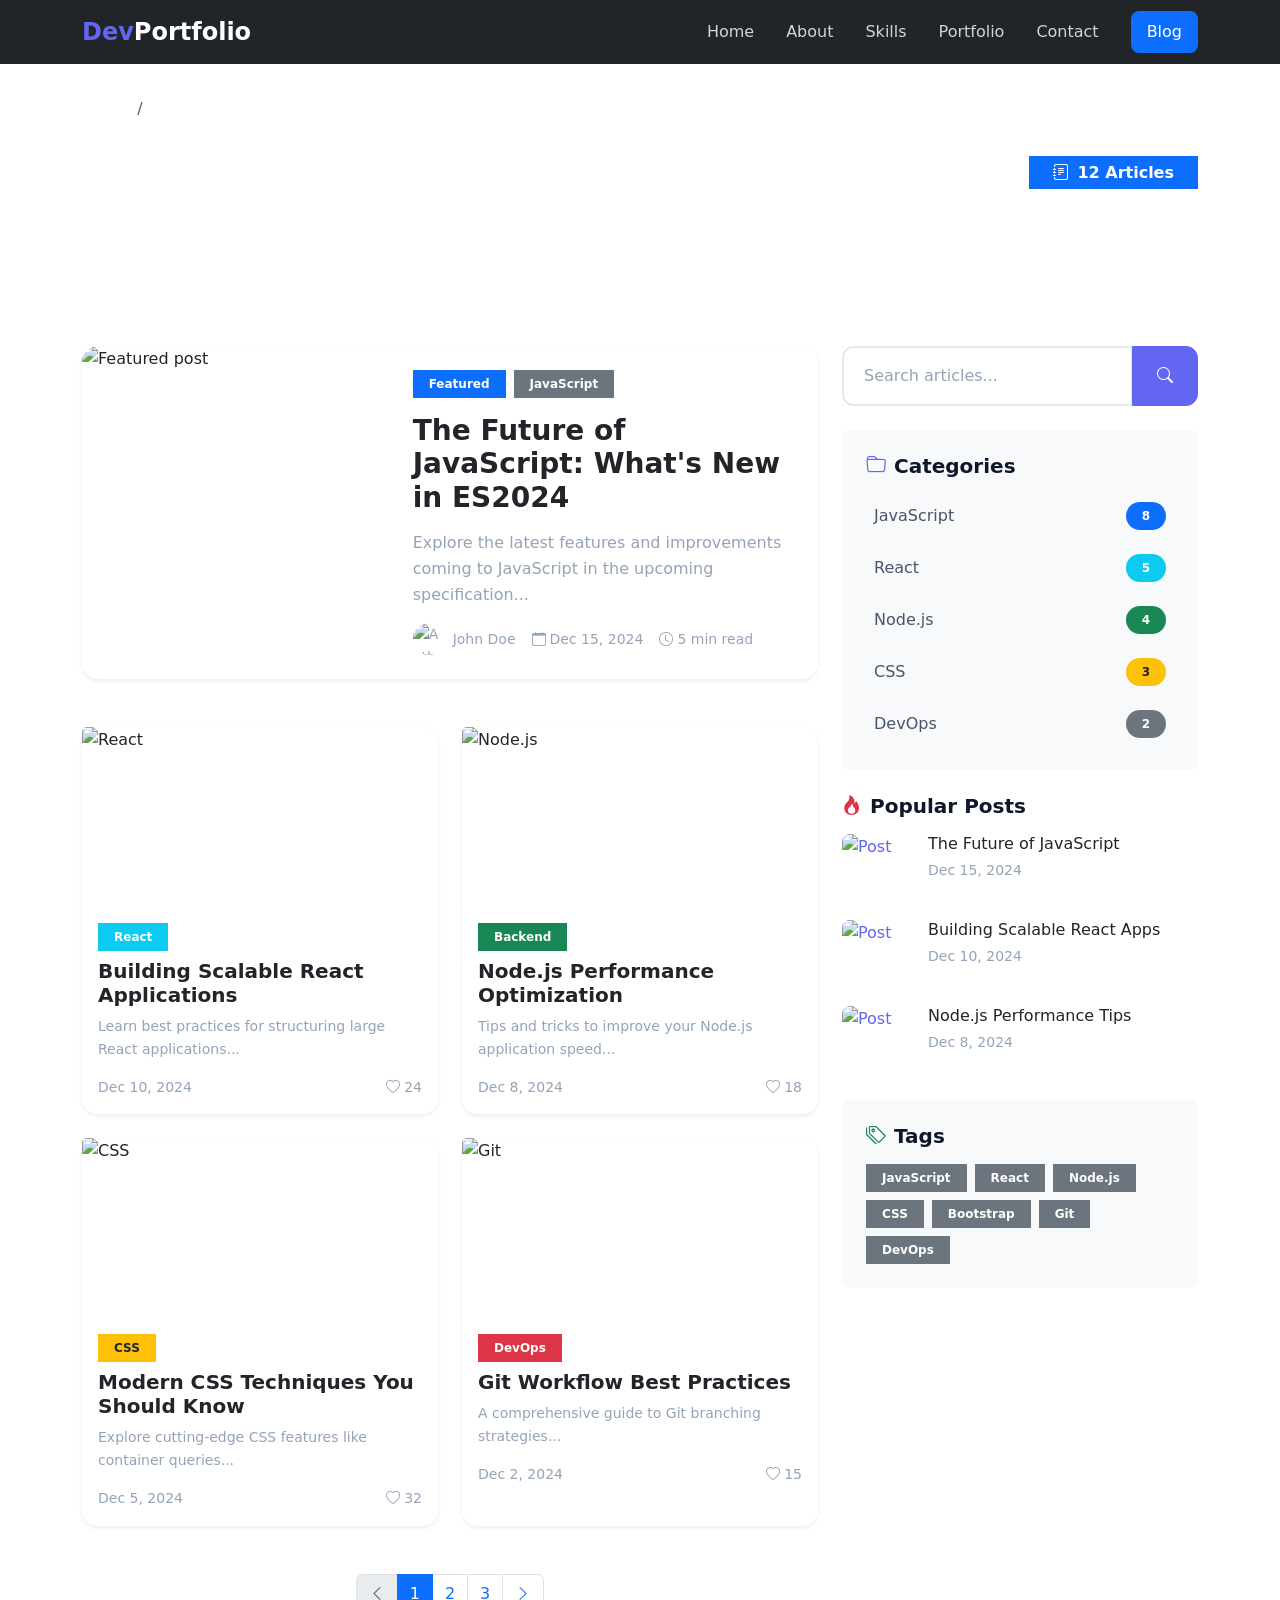
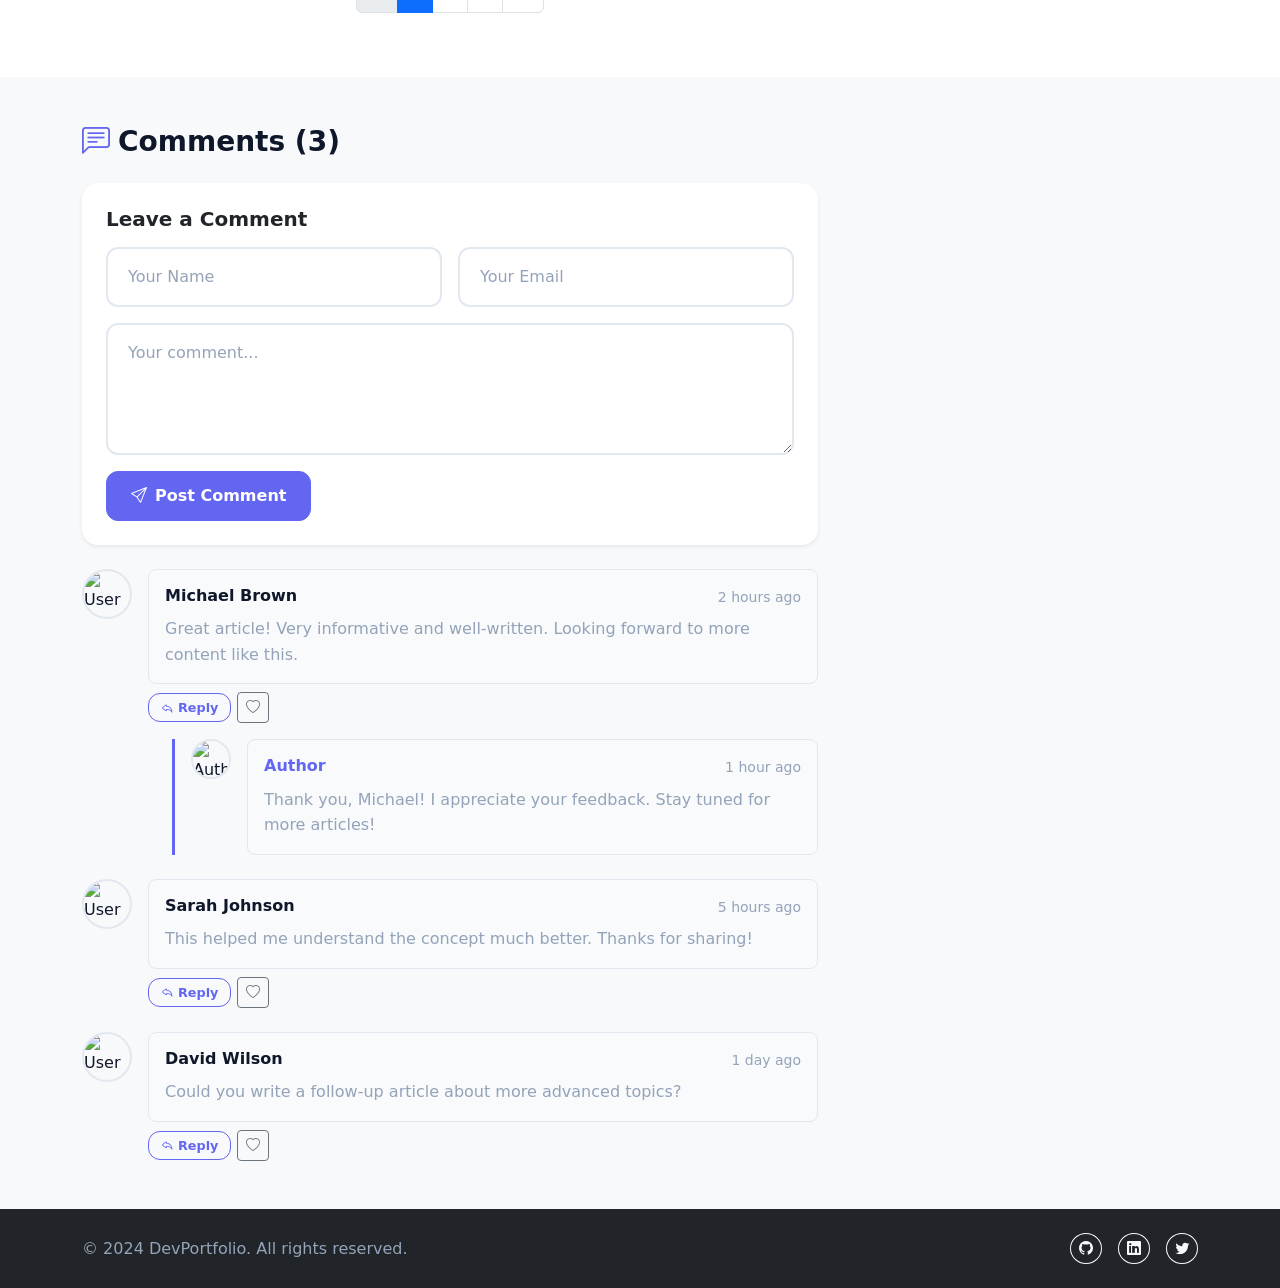
==== projects/portfolio_bootstrap/blog.html @ a58f7ec3 "[BOOTSTRAP] Add Bootstrap CDN and initial setup" ====
<!DOCTYPE html>
<html lang="en">
<head>
    <meta charset="UTF-8">
    <meta name="viewport" content="width=device-width, initial-scale=1.0">
    <title>Blog - DevPortfolio</title>
    <!-- Bootstrap CSS -->
    <link href="https://cdn.jsdelivr.net/npm/bootstrap@5.3.2/dist/css/bootstrap.min.css" rel="stylesheet">
    <!-- Bootstrap Icons -->
    <link href="https://cdn.jsdelivr.net/npm/bootstrap-icons@1.11.1/font/bootstrap-icons.css" rel="stylesheet">
    <!-- Custom Theme -->
    <link href="css/custom-theme.css" rel="stylesheet">
    <!-- Blog CSS -->
    <link href="css/blog.css" rel="stylesheet">
</head>
<body>
    <!-- Navigation -->
    <nav class="navbar navbar-expand-lg navbar-dark bg-dark fixed-top">
        <div class="container">
            <a class="navbar-brand fw-bold" href="index.html">
                <span class="text-primary">Dev</span>Portfolio
            </a>
            <button class="navbar-toggler" type="button" data-bs-toggle="collapse" data-bs-target="#navbarNav">
                <span class="navbar-toggler-icon"></span>
            </button>
            <div class="collapse navbar-collapse" id="navbarNav">
                <ul class="navbar-nav ms-auto">
                    <li class="nav-item">
                        <a class="nav-link" href="index.html#home">Home</a>
                    </li>
                    <li class="nav-item">
                        <a class="nav-link" href="index.html#about">About</a>
                    </li>
                    <li class="nav-item">
                        <a class="nav-link" href="index.html#skills">Skills</a>
                    </li>
                    <li class="nav-item">
                        <a class="nav-link" href="index.html#portfolio">Portfolio</a>
                    </li>
                    <li class="nav-item">
                        <a class="nav-link" href="index.html#contact">Contact</a>
                    </li>
                    <li class="nav-item ms-lg-3">
                        <a class="nav-link active bg-primary rounded-3" href="blog.html">Blog</a>
                    </li>
                </ul>
            </div>
        </div>
    </nav>

    <!-- Page Header -->
    <section class="blog-header bg-gradient text-white py-5 mt-5">
        <div class="container">
            <div class="row align-items-center">
                <div class="col-lg-8">
                    <nav aria-label="breadcrumb">
                        <ol class="breadcrumb mb-3">
                            <li class="breadcrumb-item"><a href="index.html" class="text-white-50">Home</a></li>
                            <li class="breadcrumb-item active text-white">Blog</li>
                        </ol>
                    </nav>
                    <h1 class="display-4 fw-bold mb-3">Latest Articles</h1>
                    <p class="lead text-white-50">
                        Thoughts on web development, design, and technology
                    </p>
                </div>
                <div class="col-lg-4 text-lg-end">
                    <span class="badge bg-primary fs-6 px-4 py-2">
                        <i class="bi bi-journal-text me-2"></i>12 Articles
                    </span>
                </div>
            </div>
        </div>
    </section>

    <!-- Blog Content -->
    <section class="py-5">
        <div class="container">
            <div class="row">
                <!-- Main Content -->
                <div class="col-lg-8">
                    <!-- Featured Post -->
                    <article class="featured-post mb-5">
                        <div class="card border-0 shadow-sm overflow-hidden">
                            <div class="row g-0">
                                <div class="col-md-5">
                                    <img src="https://picsum.photos/500/350?random=30"
                                         class="img-fluid h-100 object-fit-cover" alt="Featured post">
                                </div>
                                <div class="col-md-7">
                                    <div class="card-body p-4">
                                        <div class="d-flex gap-2 mb-3">
                                            <span class="badge bg-primary">Featured</span>
                                            <span class="badge bg-secondary">JavaScript</span>
                                        </div>
                                        <h3 class="fw-bold mb-3">
                                            <a href="#" class="text-decoration-none text-dark stretched-link">
                                                The Future of JavaScript: What's New in ES2024
                                            </a>
                                        </h3>
                                        <p class="text-muted mb-3">
                                            Explore the latest features and improvements coming to JavaScript
                                            in the upcoming specification...
                                        </p>
                                        <div class="d-flex align-items-center text-muted small">
                                            <img src="https://picsum.photos/40/40?random=43"
                                                 alt="Author" class="rounded-circle me-2" width="32" height="32">
                                            <span class="me-3">John Doe</span>
                                            <span><i class="bi bi-calendar me-1"></i>Dec 15, 2024</span>
                                            <span class="ms-3"><i class="bi bi-clock me-1"></i>5 min read</span>
                                        </div>
                                    </div>
                                </div>
                            </div>
                        </div>
                    </article>

                    <!-- Blog Post Grid -->
                    <div class="row g-4 mb-5">
                        <div class="col-md-6">
                            <article class="blog-card card border-0 shadow-sm h-100">
                                <img src="https://picsum.photos/400/200?random=31"
                                     class="card-img-top" alt="React">
                                <div class="card-body">
                                    <span class="badge bg-info mb-2">React</span>
                                    <h5 class="fw-bold mb-2">
                                        <a href="#" class="text-decoration-none text-dark">
                                            Building Scalable React Applications
                                        </a>
                                    </h5>
                                    <p class="text-muted small mb-3">
                                        Learn best practices for structuring large React applications...
                                    </p>
                                    <div class="d-flex align-items-center text-muted small">
                                        <span>Dec 10, 2024</span>
                                        <span class="ms-auto"><i class="bi bi-heart me-1"></i>24</span>
                                    </div>
                                </div>
                            </article>
                        </div>
                        <div class="col-md-6">
                            <article class="blog-card card border-0 shadow-sm h-100">
                                <img src="https://picsum.photos/400/200?random=32"
                                     class="card-img-top" alt="Node.js">
                                <div class="card-body">
                                    <span class="badge bg-success mb-2">Backend</span>
                                    <h5 class="fw-bold mb-2">
                                        <a href="#" class="text-decoration-none text-dark">
                                            Node.js Performance Optimization
                                        </a>
                                    </h5>
                                    <p class="text-muted small mb-3">
                                        Tips and tricks to improve your Node.js application speed...
                                    </p>
                                    <div class="d-flex align-items-center text-muted small">
                                        <span>Dec 8, 2024</span>
                                        <span class="ms-auto"><i class="bi bi-heart me-1"></i>18</span>
                                    </div>
                                </div>
                            </article>
                        </div>
                        <div class="col-md-6">
                            <article class="blog-card card border-0 shadow-sm h-100">
                                <img src="https://picsum.photos/400/200?random=33"
                                     class="card-img-top" alt="CSS">
                                <div class="card-body">
                                    <span class="badge bg-warning text-dark mb-2">CSS</span>
                                    <h5 class="fw-bold mb-2">
                                        <a href="#" class="text-decoration-none text-dark">
                                            Modern CSS Techniques You Should Know
                                        </a>
                                    </h5>
                                    <p class="text-muted small mb-3">
                                        Explore cutting-edge CSS features like container queries...
                                    </p>
                                    <div class="d-flex align-items-center text-muted small">
                                        <span>Dec 5, 2024</span>
                                        <span class="ms-auto"><i class="bi bi-heart me-1"></i>32</span>
                                    </div>
                                </div>
                            </article>
                        </div>
                        <div class="col-md-6">
                            <article class="blog-card card border-0 shadow-sm h-100">
                                <img src="https://picsum.photos/400/200?random=34"
                                     class="card-img-top" alt="Git">
                                <div class="card-body">
                                    <span class="badge bg-danger mb-2">DevOps</span>
                                    <h5 class="fw-bold mb-2">
                                        <a href="#" class="text-decoration-none text-dark">
                                            Git Workflow Best Practices
                                        </a>
                                    </h5>
                                    <p class="text-muted small mb-3">
                                        A comprehensive guide to Git branching strategies...
                                    </p>
                                    <div class="d-flex align-items-center text-muted small">
                                        <span>Dec 2, 2024</span>
                                        <span class="ms-auto"><i class="bi bi-heart me-1"></i>15</span>
                                    </div>
                                </div>
                            </article>
                        </div>
                    </div>

                    <!-- Pagination -->
                    <nav aria-label="Blog pagination" class="mt-5">
                        <ul class="pagination justify-content-center">
                            <li class="page-item disabled">
                                <a class="page-link" href="#"><i class="bi bi-chevron-left"></i></a>
                            </li>
                            <li class="page-item active">
                                <a class="page-link bg-primary border-primary" href="#">1</a>
                            </li>
                            <li class="page-item">
                                <a class="page-link" href="#">2</a>
                            </li>
                            <li class="page-item">
                                <a class="page-link" href="#">3</a>
                            </li>
                            <li class="page-item">
                                <a class="page-link" href="#"><i class="bi bi-chevron-right"></i></a>
                            </li>
                        </ul>
                    </nav>
                </div>

                <!-- Sidebar -->
                <div class="col-lg-4">
                    <!-- Search Widget -->
                    <div class="sidebar-widget mb-4">
                        <div class="input-group">
                            <input type="text" class="form-control" placeholder="Search articles...">
                            <button class="btn btn-primary" type="button">
                                <i class="bi bi-search"></i>
                            </button>
                        </div>
                    </div>

                    <!-- Categories Widget -->
                    <div class="sidebar-widget bg-light rounded-3 p-4 mb-4">
                        <h5 class="fw-bold mb-3">
                            <i class="bi bi-folder me-2 text-primary"></i>Categories
                        </h5>
                        <ul class="list-unstyled mb-0">
                            <li class="mb-2">
                                <a href="#" class="text-decoration-none d-flex justify-content-between align-items-center p-2 rounded hover-bg">
                                    <span>JavaScript</span>
                                    <span class="badge bg-primary rounded-pill">8</span>
                                </a>
                            </li>
                            <li class="mb-2">
                                <a href="#" class="text-decoration-none d-flex justify-content-between align-items-center p-2 rounded hover-bg">
                                    <span>React</span>
                                    <span class="badge bg-info rounded-pill">5</span>
                                </a>
                            </li>
                            <li class="mb-2">
                                <a href="#" class="text-decoration-none d-flex justify-content-between align-items-center p-2 rounded hover-bg">
                                    <span>Node.js</span>
                                    <span class="badge bg-success rounded-pill">4</span>
                                </a>
                            </li>
                            <li class="mb-2">
                                <a href="#" class="text-decoration-none d-flex justify-content-between align-items-center p-2 rounded hover-bg">
                                    <span>CSS</span>
                                    <span class="badge bg-warning text-dark rounded-pill">3</span>
                                </a>
                            </li>
                            <li>
                                <a href="#" class="text-decoration-none d-flex justify-content-between align-items-center p-2 rounded hover-bg">
                                    <span>DevOps</span>
                                    <span class="badge bg-secondary rounded-pill">2</span>
                                </a>
                            </li>
                        </ul>
                    </div>

                    <!-- Popular Posts Widget -->
                    <div class="sidebar-widget mb-4">
                        <h5 class="fw-bold mb-3">
                            <i class="bi bi-fire me-2 text-danger"></i>Popular Posts
                        </h5>
                        <div class="popular-posts">
                            <a href="#" class="popular-post d-flex gap-3 mb-3 text-decoration-none">
                                <img src="https://picsum.photos/80/80?random=35"
                                     alt="Post" class="rounded-3 flex-shrink-0" width="70" height="70">
                                <div>
                                    <h6 class="mb-1 text-dark">The Future of JavaScript</h6>
                                    <small class="text-muted">Dec 15, 2024</small>
                                </div>
                            </a>
                            <a href="#" class="popular-post d-flex gap-3 mb-3 text-decoration-none">
                                <img src="https://picsum.photos/80/80?random=36"
                                     alt="Post" class="rounded-3 flex-shrink-0" width="70" height="70">
                                <div>
                                    <h6 class="mb-1 text-dark">Building Scalable React Apps</h6>
                                    <small class="text-muted">Dec 10, 2024</small>
                                </div>
                            </a>
                            <a href="#" class="popular-post d-flex gap-3 text-decoration-none">
                                <img src="https://picsum.photos/80/80?random=37"
                                     alt="Post" class="rounded-3 flex-shrink-0" width="70" height="70">
                                <div>
                                    <h6 class="mb-1 text-dark">Node.js Performance Tips</h6>
                                    <small class="text-muted">Dec 8, 2024</small>
                                </div>
                            </a>
                        </div>
                    </div>

                    <!-- Tags Widget -->
                    <div class="sidebar-widget bg-light rounded-3 p-4">
                        <h5 class="fw-bold mb-3">
                            <i class="bi bi-tags me-2 text-success"></i>Tags
                        </h5>
                        <div class="d-flex flex-wrap gap-2">
                            <a href="#" class="badge bg-secondary text-white text-decoration-none py-2 px-3">JavaScript</a>
                            <a href="#" class="badge bg-secondary text-white text-decoration-none py-2 px-3">React</a>
                            <a href="#" class="badge bg-secondary text-white text-decoration-none py-2 px-3">Node.js</a>
                            <a href="#" class="badge bg-secondary text-white text-decoration-none py-2 px-3">CSS</a>
                            <a href="#" class="badge bg-secondary text-white text-decoration-none py-2 px-3">Bootstrap</a>
                            <a href="#" class="badge bg-secondary text-white text-decoration-none py-2 px-3">Git</a>
                            <a href="#" class="badge bg-secondary text-white text-decoration-none py-2 px-3">DevOps</a>
                        </div>
                    </div>
                </div>
            </div>
        </div>
    </section>

    <!-- Comment Section -->
    <section class="py-5 bg-light" id="comments">
        <div class="container">
            <div class="row">
                <div class="col-lg-8">
                    <h3 class="fw-bold mb-4">
                        <i class="bi bi-chat-left-text me-2 text-primary"></i>Comments (3)
                    </h3>

                    <!-- Comment Form -->
                    <div class="comment-form card border-0 shadow-sm p-4 mb-4">
                        <h5 class="fw-bold mb-3">Leave a Comment</h5>
                        <form id="commentForm">
                            <div class="row g-3">
                                <div class="col-md-6">
                                    <input type="text" class="form-control" placeholder="Your Name" required>
                                </div>
                                <div class="col-md-6">
                                    <input type="email" class="form-control" placeholder="Your Email" required>
                                </div>
                                <div class="col-12">
                                    <textarea class="form-control" rows="4" placeholder="Your comment..." required></textarea>
                                </div>
                                <div class="col-12">
                                    <button type="submit" class="btn btn-primary">
                                        <i class="bi bi-send me-2"></i>Post Comment
                                    </button>
                                </div>
                            </div>
                        </form>
                    </div>

                    <!-- Comment List -->
                    <div class="comments-list">
                        <!-- Comment 1 -->
                        <div class="comment-item d-flex gap-3 mb-4">
                            <img src="https://picsum.photos/50/50?random=39"
                                 alt="User" class="rounded-circle flex-shrink-0" width="50" height="50">
                            <div class="comment-content flex-grow-1">
                                <div class="bg-light rounded-3 p-3">
                                    <div class="d-flex justify-content-between mb-2">
                                        <h6 class="fw-bold mb-0">Michael Brown</h6>
                                        <small class="text-muted">2 hours ago</small>
                                    </div>
                                    <p class="mb-0 text-muted">Great article! Very informative and well-written. Looking forward to more content like this.</p>
                                </div>
                                <div class="mt-2">
                                    <button class="btn btn-sm btn-outline-primary reply-btn">
                                        <i class="bi bi-reply me-1"></i>Reply
                                    </button>
                                    <button class="btn btn-sm btn-outline-secondary">
                                        <i class="bi bi-heart"></i>
                                    </button>
                                </div>

                                <!-- Nested Reply -->
                                <div class="comment-reply ms-4 mt-3">
                                    <div class="d-flex gap-3">
                                        <img src="https://picsum.photos/40/40?random=43"
                                             alt="Author" class="rounded-circle flex-shrink-0" width="40" height="40">
                                        <div class="bg-light rounded-3 p-3 flex-grow-1">
                                            <div class="d-flex justify-content-between mb-2">
                                                <h6 class="fw-bold mb-0 text-primary">Author</h6>
                                                <small class="text-muted">1 hour ago</small>
                                            </div>
                                            <p class="mb-0 text-muted">Thank you, Michael! I appreciate your feedback. Stay tuned for more articles!</p>
                                        </div>
                                    </div>
                                </div>
                            </div>
                        </div>

                        <!-- Comment 2 -->
                        <div class="comment-item d-flex gap-3 mb-4">
                            <img src="https://picsum.photos/50/50?random=40"
                                 alt="User" class="rounded-circle flex-shrink-0" width="50" height="50">
                            <div class="comment-content flex-grow-1">
                                <div class="bg-light rounded-3 p-3">
                                    <div class="d-flex justify-content-between mb-2">
                                        <h6 class="fw-bold mb-0">Sarah Johnson</h6>
                                        <small class="text-muted">5 hours ago</small>
                                    </div>
                                    <p class="mb-0 text-muted">This helped me understand the concept much better. Thanks for sharing!</p>
                                </div>
                                <div class="mt-2">
                                    <button class="btn btn-sm btn-outline-primary reply-btn">
                                        <i class="bi bi-reply me-1"></i>Reply
                                    </button>
                                    <button class="btn btn-sm btn-outline-secondary">
                                        <i class="bi bi-heart"></i>
                                    </button>
                                </div>
                            </div>
                        </div>

                        <!-- Comment 3 -->
                        <div class="comment-item d-flex gap-3">
                            <img src="https://picsum.photos/50/50?random=41"
                                 alt="User" class="rounded-circle flex-shrink-0" width="50" height="50">
                            <div class="comment-content flex-grow-1">
                                <div class="bg-light rounded-3 p-3">
                                    <div class="d-flex justify-content-between mb-2">
                                        <h6 class="fw-bold mb-0">David Wilson</h6>
                                        <small class="text-muted">1 day ago</small>
                                    </div>
                                    <p class="mb-0 text-muted">Could you write a follow-up article about more advanced topics?</p>
                                </div>
                                <div class="mt-2">
                                    <button class="btn btn-sm btn-outline-primary reply-btn">
                                        <i class="bi bi-reply me-1"></i>Reply
                                    </button>
                                    <button class="btn btn-sm btn-outline-secondary">
                                        <i class="bi bi-heart"></i>
                                    </button>
                                </div>
                            </div>
                        </div>
                    </div>
                </div>
            </div>
        </div>
    </section>

    <!-- Footer -->
    <footer class="bg-dark text-white py-4">
        <div class="container">
            <div class="row align-items-center">
                <div class="col-md-6 text-center text-md-start mb-3 mb-md-0">
                    <p class="mb-0 text-muted">&copy; 2024 DevPortfolio. All rights reserved.</p>
                </div>
                <div class="col-md-6 text-center text-md-end">
                    <div class="d-flex justify-content-center justify-content-md-end gap-3">
                        <a href="#" class="btn btn-outline-light btn-sm rounded-circle">
                            <i class="bi bi-github"></i>
                        </a>
                        <a href="#" class="btn btn-outline-light btn-sm rounded-circle">
                            <i class="bi bi-linkedin"></i>
                        </a>
                        <a href="#" class="btn btn-outline-light btn-sm rounded-circle">
                            <i class="bi bi-twitter"></i>
                        </a>
                    </div>
                </div>
            </div>
        </div>
    </footer>

    <!-- Bootstrap JS -->
    <script src="https://cdn.jsdelivr.net/npm/bootstrap@5.3.2/dist/js/bootstrap.bundle.min.js"></script>
    <!-- Custom JS -->
    <script src="js/main.js"></script>
</body>
</html>
---- projects/portfolio_bootstrap/css/blog.css ----
/* Blog Page Styles */

/* Blog Header */
.blog-header {
    padding-top: 6rem;
    padding-bottom: 3rem;
    background: linear-gradient(135deg, var(--accent-color) 0%, var(--accent-hover) 100%);
}

/* Featured Post */
.featured-post .card {
    transition: transform var(--transition-normal), box-shadow var(--transition-normal);
}

.featured-post .card:hover {
    transform: translateY(-5px);
    box-shadow: var(--shadow-xl);
}

.featured-post .card-img-top {
    height: 100%;
    min-height: 280px;
    object-fit: cover;
}

/* Blog Cards */
.blog-card {
    transition: transform var(--transition-normal), box-shadow var(--transition-normal);
}

.blog-card:hover {
    transform: translateY(-5px);
    box-shadow: var(--shadow-lg);
}

.blog-card .card-img-top {
    height: 180px;
    object-fit: cover;
    transition: transform 0.4s ease;
}

.blog-card:hover .card-img-top {
    transform: scale(1.05);
}

/* Sidebar Widgets */
.sidebar-widget {
    transition: transform var(--transition-normal);
}

.sidebar-widget:hover {
    transform: translateY(-3px);
}

/* Search Widget */
.search-widget .input-group {
    border-radius: var(--border-radius-lg);
    overflow: hidden;
    box-shadow: var(--shadow-sm);
}

.search-widget .form-control {
    border: none;
    padding: 1rem 1.25rem;
}

.search-widget .btn {
    border: none;
    padding: 0 1.25rem;
}

/* Categories List */
.sidebar-widget ul li a {
    color: var(--text-secondary);
    transition: all var(--transition-fast);
    padding: 0.75rem 1rem;
    border-radius: var(--border-radius);
}

.sidebar-widget ul li a:hover {
    color: var(--accent-color);
    background-color: var(--accent-light);
}

/* Popular Posts */
.popular-post {
    transition: transform var(--transition-fast);
}

.popular-post:hover {
    transform: translateX(5px);
}

.popular-post img {
    transition: transform var(--transition-normal);
}

.popular-post:hover img {
    transform: scale(1.05);
}

/* Tags */
.sidebar-widget .badge {
    transition: all var(--transition-fast);
}

.sidebar-widget .badge:hover {
    background-color: var(--accent-color) !important;
    color: white !important;
    transform: translateY(-2px);
}

/* Comment Section */
.comment-form {
    border-radius: var(--border-radius-lg);
}

.comment-item img {
    transition: transform var(--transition-fast);
}

.comment-item:hover img {
    transform: scale(1.05);
}

.comment-content .bg-light {
    background-color: var(--bg-secondary) !important;
    border: 1px solid var(--border-color);
    transition: background-color var(--transition-normal);
}

[data-theme="dark"] .comment-content .bg-light {
    background-color: var(--bg-tertiary) !important;
}

/* Reply Button */
.reply-btn {
    font-size: 0.8rem;
    padding: 0.25rem 0.75rem;
    transition: all var(--transition-fast);
}

.reply-btn:hover {
    background-color: var(--accent-color);
    color: white;
    border-color: var(--accent-color);
}

/* Reply Form */
.reply-form {
    margin-top: 1rem;
    padding: 1rem;
    background-color: var(--bg-secondary);
    border-radius: var(--border-radius);
    display: none;
}

.reply-form.active {
    display: block;
    animation: slideDown 0.3s ease;
}

@keyframes slideDown {
    from {
        opacity: 0;
        transform: translateY(-10px);
    }
    to {
        opacity: 1;
        transform: translateY(0);
    }
}

/* Author Badge */
.author-badge {
    background-color: var(--accent-color);
    color: white;
    font-size: 0.7rem;
    padding: 0.2rem 0.5rem;
    border-radius: var(--border-radius-full);
    margin-left: 0.5rem;
}

/* Comment Avatar Ring */
.comment-item img {
    border: 2px solid var(--border-color);
    transition: border-color var(--transition-fast);
}

.comment-item:hover img {
    border-color: var(--accent-color);
}

/* Nested Comments */
.comment-reply {
    border-left: 3px solid var(--accent-color);
    padding-left: 1rem;
}

/* Responsive */
@media (max-width: 992px) {
    .featured-post .card-img-top {
        min-height: 200px;
    }

    .sidebar-widget {
        margin-bottom: 2rem;
    }
}

@media (max-width: 768px) {
    .blog-header {
        padding-top: 5rem;
        text-align: center;
    }

    .blog-header .text-lg-end {
        text-align: center;
        margin-top: 1rem;
    }

    .comment-reply {
        margin-left: 0;
        padding-left: 0;
        border-left: none;
    }
}
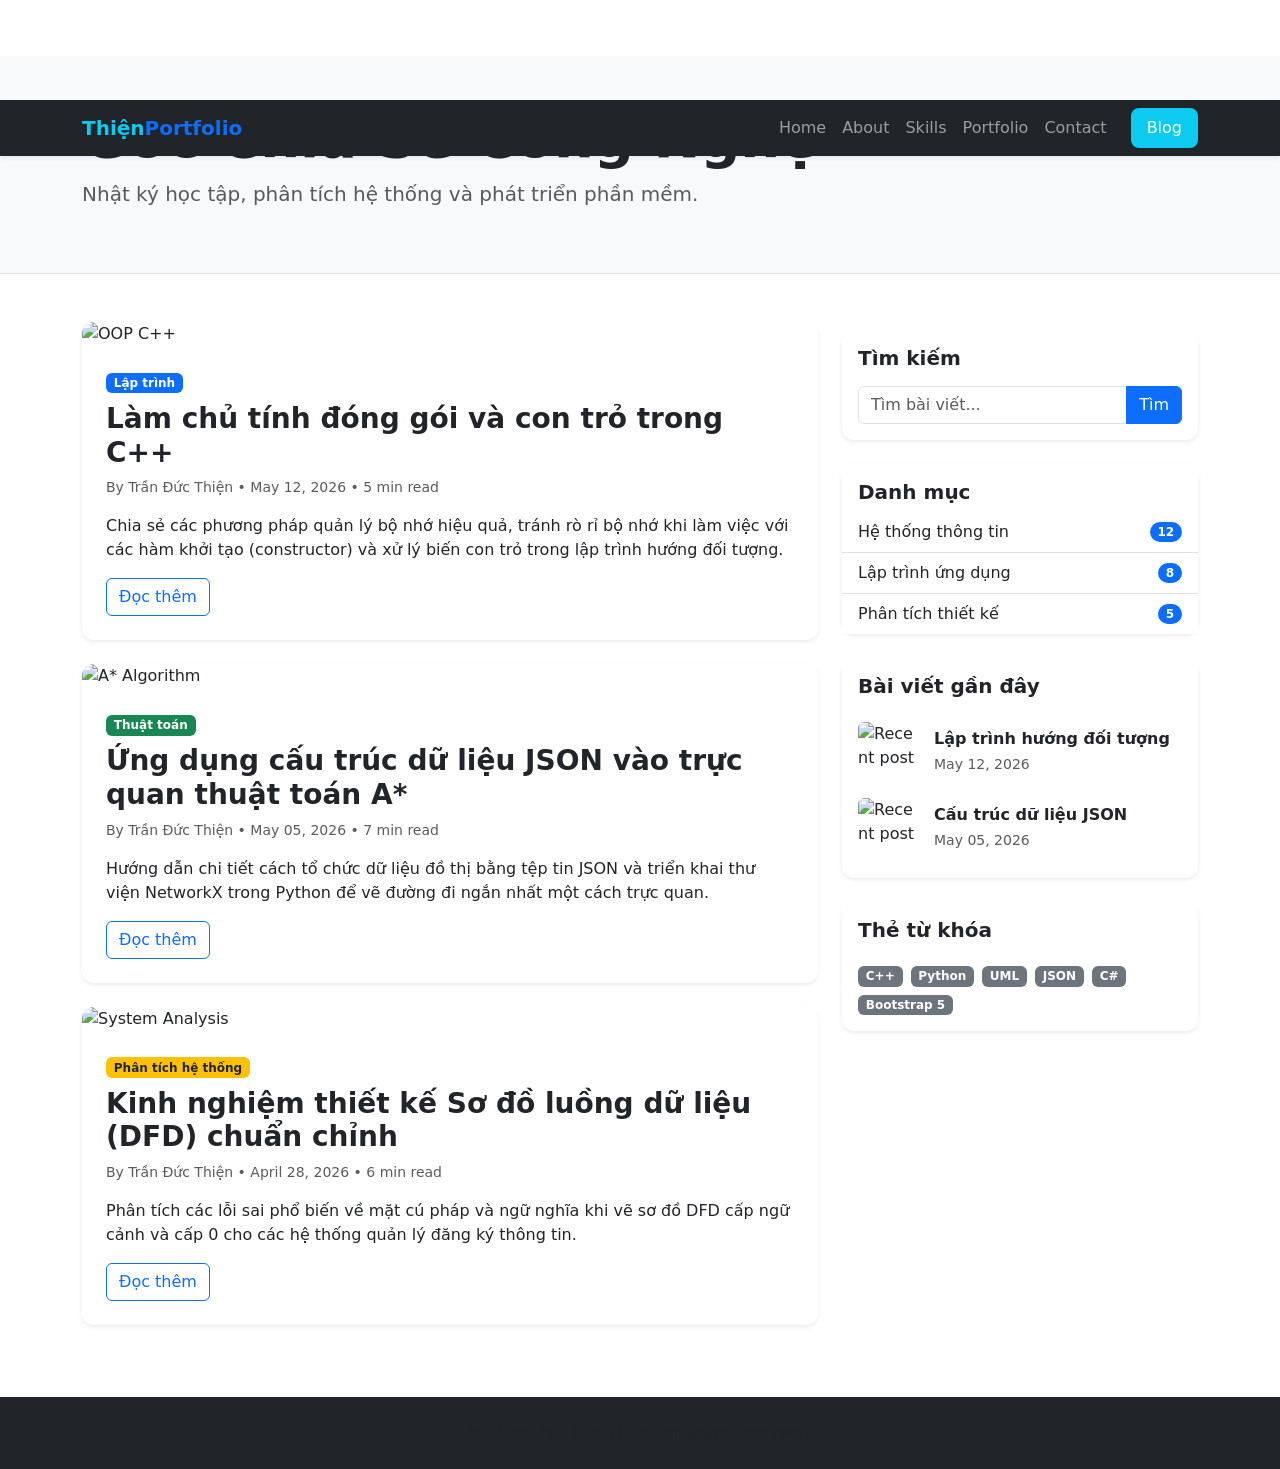
==== commit b47e7e15: "[FEATURE] Add categories and tags cloud" ====
--- a/projects/portfolio_bootstrap/blog.html
+++ b/projects/portfolio_bootstrap/blog.html
@@ -1,484 +1,170 @@
 <!DOCTYPE html>
-<html lang="en">
+<html lang="vi">
 <head>
     <meta charset="UTF-8">
     <meta name="viewport" content="width=device-width, initial-scale=1.0">
-    <title>Blog - DevPortfolio</title>
-    <!-- Bootstrap CSS -->
+    <title>Blog - Trần Đức Thiện</title>
     <link href="https://cdn.jsdelivr.net/npm/bootstrap@5.3.2/dist/css/bootstrap.min.css" rel="stylesheet">
-    <!-- Bootstrap Icons -->
-    <link href="https://cdn.jsdelivr.net/npm/bootstrap-icons@1.11.1/font/bootstrap-icons.css" rel="stylesheet">
-    <!-- Custom Theme -->
-    <link href="css/custom-theme.css" rel="stylesheet">
-    <!-- Blog CSS -->
+    <link href="https://cdn.jsdelivr.net/npm/bootstrap-icons@1.11.0/font/bootstrap-icons.css" rel="stylesheet">
     <link href="css/blog.css" rel="stylesheet">
 </head>
 <body>
-    <!-- Navigation -->
-    <nav class="navbar navbar-expand-lg navbar-dark bg-dark fixed-top">
+
+    <nav class="navbar navbar-expand-lg navbar-dark bg-dark sticky-top shadow-sm">
         <div class="container">
-            <a class="navbar-brand fw-bold" href="index.html">
-                <span class="text-primary">Dev</span>Portfolio
+            <a class="navbar-brand fw-bold text-primary" href="index.html">
+                <span class="text-info">Thiện</span>Portfolio
             </a>
             <button class="navbar-toggler" type="button" data-bs-toggle="collapse" data-bs-target="#navbarNav">
                 <span class="navbar-toggler-icon"></span>
             </button>
             <div class="collapse navbar-collapse" id="navbarNav">
                 <ul class="navbar-nav ms-auto">
-                    <li class="nav-item">
-                        <a class="nav-link" href="index.html#home">Home</a>
-                    </li>
-                    <li class="nav-item">
-                        <a class="nav-link" href="index.html#about">About</a>
-                    </li>
-                    <li class="nav-item">
-                        <a class="nav-link" href="index.html#skills">Skills</a>
-                    </li>
-                    <li class="nav-item">
-                        <a class="nav-link" href="index.html#portfolio">Portfolio</a>
-                    </li>
-                    <li class="nav-item">
-                        <a class="nav-link" href="index.html#contact">Contact</a>
-                    </li>
+                    <li class="nav-item"><a class="nav-link" href="index.html#home">Home</a></li>
+                    <li class="nav-item"><a class="nav-link" href="index.html#about">About</a></li>
+                    <li class="nav-item"><a class="nav-link" href="index.html#skills">Skills</a></li>
+                    <li class="nav-item"><a class="nav-link" href="index.html#portfolio">Portfolio</a></li>
+                    <li class="nav-item"><a class="nav-link" href="index.html#contact">Contact</a></li>
                     <li class="nav-item ms-lg-3">
-                        <a class="nav-link active bg-primary rounded-3" href="blog.html">Blog</a>
+                        <a class="nav-link active bg-info text-white rounded-3 px-3" href="blog.html">Blog</a>
                     </li>
                 </ul>
             </div>
         </div>
     </nav>
 
-    <!-- Page Header -->
-    <section class="blog-header bg-gradient text-white py-5 mt-5">
+    <section class="py-5 bg-light border-bottom">
         <div class="container">
-            <div class="row align-items-center">
-                <div class="col-lg-8">
-                    <nav aria-label="breadcrumb">
-                        <ol class="breadcrumb mb-3">
-                            <li class="breadcrumb-item"><a href="index.html" class="text-white-50">Home</a></li>
-                            <li class="breadcrumb-item active text-white">Blog</li>
-                        </ol>
-                    </nav>
-                    <h1 class="display-4 fw-bold mb-3">Latest Articles</h1>
-                    <p class="lead text-white-50">
-                        Thoughts on web development, design, and technology
-                    </p>
-                </div>
-                <div class="col-lg-4 text-lg-end">
-                    <span class="badge bg-primary fs-6 px-4 py-2">
-                        <i class="bi bi-journal-text me-2"></i>12 Articles
-                    </span>
-                </div>
-            </div>
+            <h1 class="display-4 fw-bold mb-2">Góc Chia Sẻ Công Nghệ</h1>
+            <p class="lead text-muted">Nhật ký học tập, phân tích hệ thống và phát triển phần mềm.</p>
         </div>
     </section>
 
-    <!-- Blog Content -->
     <section class="py-5">
         <div class="container">
-            <div class="row">
-                <!-- Main Content -->
+            <div class="row g-4">
+                
                 <div class="col-lg-8">
-                    <!-- Featured Post -->
-                    <article class="featured-post mb-5">
-                        <div class="card border-0 shadow-sm overflow-hidden">
-                            <div class="row g-0">
-                                <div class="col-md-5">
-                                    <img src="https://picsum.photos/500/350?random=30"
-                                         class="img-fluid h-100 object-fit-cover" alt="Featured post">
-                                </div>
-                                <div class="col-md-7">
-                                    <div class="card-body p-4">
-                                        <div class="d-flex gap-2 mb-3">
-                                            <span class="badge bg-primary">Featured</span>
-                                            <span class="badge bg-secondary">JavaScript</span>
-                                        </div>
-                                        <h3 class="fw-bold mb-3">
-                                            <a href="#" class="text-decoration-none text-dark stretched-link">
-                                                The Future of JavaScript: What's New in ES2024
-                                            </a>
-                                        </h3>
-                                        <p class="text-muted mb-3">
-                                            Explore the latest features and improvements coming to JavaScript
-                                            in the upcoming specification...
-                                        </p>
-                                        <div class="d-flex align-items-center text-muted small">
-                                            <img src="https://picsum.photos/40/40?random=43"
-                                                 alt="Author" class="rounded-circle me-2" width="32" height="32">
-                                            <span class="me-3">John Doe</span>
-                                            <span><i class="bi bi-calendar me-1"></i>Dec 15, 2024</span>
-                                            <span class="ms-3"><i class="bi bi-clock me-1"></i>5 min read</span>
-                                        </div>
-                                    </div>
+                    
+                    <article class="card mb-4 border-0 shadow-sm overflow-hidden">
+                        <img src="https://picsum.photos/800/400?random=21" class="card-img-top" alt="OOP C++">
+                        <div class="card-body p-4">
+                            <span class="badge bg-primary">Lập trình</span>
+                            <h3 class="card-title mt-2 fw-bold">Làm chủ tính đóng gói và con trỏ trong C++</h3>
+                            <p class="card-text text-muted small">By Trần Đức Thiện • May 12, 2026 • 5 min read</p>
+                            <p class="card-text">Chia sẻ các phương pháp quản lý bộ nhớ hiệu quả, tránh rò rỉ bộ nhớ khi làm việc với các hàm khởi tạo (constructor) và xử lý biến con trỏ trong lập trình hướng đối tượng.</p>
+                            <a href="#" class="btn btn-outline-primary">Đọc thêm</a>
+                        </div>
+                    </article>
+
+                    <article class="card mb-4 border-0 shadow-sm overflow-hidden">
+                        <img src="https://picsum.photos/800/400?random=22" class="card-img-top" alt="A* Algorithm">
+                        <div class="card-body p-4">
+                            <span class="badge bg-success">Thuật toán</span>
+                            <h3 class="card-title mt-2 fw-bold">Ứng dụng cấu trúc dữ liệu JSON vào trực quan thuật toán A*</h3>
+                            <p class="card-text text-muted small">By Trần Đức Thiện • May 05, 2026 • 7 min read</p>
+                            <p class="card-text">Hướng dẫn chi tiết cách tổ chức dữ liệu đồ thị bằng tệp tin JSON và triển khai thư viện NetworkX trong Python để vẽ đường đi ngắn nhất một cách trực quan.</p>
+                            <a href="#" class="btn btn-outline-primary">Đọc thêm</a>
+                        </div>
+                    </article>
+
+                    <article class="card mb-4 border-0 shadow-sm overflow-hidden">
+                        <img src="https://picsum.photos/800/400?random=23" class="card-img-top" alt="System Analysis">
+                        <div class="card-body p-4">
+                            <span class="badge bg-warning text-dark">Phân tích hệ thống</span>
+                            <h3 class="card-title mt-2 fw-bold">Kinh nghiệm thiết kế Sơ đồ luồng dữ liệu (DFD) chuẩn chỉnh</h3>
+                            <p class="card-text text-muted small">By Trần Đức Thiện • April 28, 2026 • 6 min read</p>
+                            <p class="card-text">Phân tích các lỗi sai phổ biến về mặt cú pháp và ngữ nghĩa khi vẽ sơ đồ DFD cấp ngữ cảnh và cấp 0 cho các hệ thống quản lý đăng ký thông tin.</p>
+                            <a href="#" class="btn btn-outline-primary">Đọc thêm</a>
+                        </div>
+                    </article>
+
+                </div>
+
+                <div class="col-lg-4">
+                    <div class="sticky-top pt-2">
+                        
+                        <div class="card mb-4 border-0 shadow-sm">
+                            <div class="card-body">
+                                <h5 class="fw-bold mb-3">Tìm kiếm</h5>
+                                <div class="input-group">
+                                    <input type="text" class="form-control" placeholder="Tìm bài viết...">
+                                    <button class="btn btn-primary" type="button">Tìm</button>
                                 </div>
                             </div>
                         </div>
-                    </article>
 
-                    <!-- Blog Post Grid -->
-                    <div class="row g-4 mb-5">
-                        <div class="col-md-6">
-                            <article class="blog-card card border-0 shadow-sm h-100">
-                                <img src="https://picsum.photos/400/200?random=31"
-                                     class="card-img-top" alt="React">
-                                <div class="card-body">
-                                    <span class="badge bg-info mb-2">React</span>
-                                    <h5 class="fw-bold mb-2">
-                                        <a href="#" class="text-decoration-none text-dark">
-                                            Building Scalable React Applications
-                                        </a>
-                                    </h5>
-                                    <p class="text-muted small mb-3">
-                                        Learn best practices for structuring large React applications...
-                                    </p>
-                                    <div class="d-flex align-items-center text-muted small">
-                                        <span>Dec 10, 2024</span>
-                                        <span class="ms-auto"><i class="bi bi-heart me-1"></i>24</span>
+                        <div class="card mb-4 border-0 shadow-sm">
+                            <div class="card-header bg-white border-bottom-0 pt-3">
+                                <h5 class="fw-bold mb-0">Danh mục</h5>
+                            </div>
+                            <ul class="list-group list-group-flush">
+                                <li class="list-group-item d-flex justify-content-between align-items-center px-3">
+                                    Hệ thống thông tin
+                                    <span class="badge bg-primary rounded-pill">12</span>
+                                </li>
+                                <li class="list-group-item d-flex justify-content-between align-items-center px-3">
+                                    Lập trình ứng dụng
+                                    <span class="badge bg-primary rounded-pill">8</span>
+                                </li>
+                                <li class="list-group-item d-flex justify-content-between align-items-center px-3">
+                                    Phân tích thiết kế
+                                    <span class="badge bg-primary rounded-pill">5</span>
+                                </li>
+                            </ul>
+                        </div>
+
+                        <div class="card mb-4 border-0 shadow-sm">
+                            <div class="card-header bg-white border-bottom-0 pt-3">
+                                <h5 class="fw-bold mb-0">Bài viết gần đây</h5>
+                            </div>
+                            <div class="card-body">
+                                <div class="d-flex mb-3 align-items-center">
+                                    <img src="https://picsum.photos/60/60?random=31" class="rounded" width="60" height="60" alt="Recent post">
+                                    <div class="ms-3">
+                                        <h6 class="mb-1 fw-bold"><a href="#" class="text-dark text-decoration-none">Lập trình hướng đối tượng</a></h6>
+                                        <small class="text-muted">May 12, 2026</small>
                                     </div>
                                 </div>
-                            </article>
-                        </div>
-                        <div class="col-md-6">
-                            <article class="blog-card card border-0 shadow-sm h-100">
-                                <img src="https://picsum.photos/400/200?random=32"
-                                     class="card-img-top" alt="Node.js">
-                                <div class="card-body">
-                                    <span class="badge bg-success mb-2">Backend</span>
-                                    <h5 class="fw-bold mb-2">
-                                        <a href="#" class="text-decoration-none text-dark">
-                                            Node.js Performance Optimization
-                                        </a>
-                                    </h5>
-                                    <p class="text-muted small mb-3">
-                                        Tips and tricks to improve your Node.js application speed...
-                                    </p>
-                                    <div class="d-flex align-items-center text-muted small">
-                                        <span>Dec 8, 2024</span>
-                                        <span class="ms-auto"><i class="bi bi-heart me-1"></i>18</span>
-                                    </div>
-                                </div>
-                            </article>
-                        </div>
-                        <div class="col-md-6">
-                            <article class="blog-card card border-0 shadow-sm h-100">
-                                <img src="https://picsum.photos/400/200?random=33"
-                                     class="card-img-top" alt="CSS">
-                                <div class="card-body">
-                                    <span class="badge bg-warning text-dark mb-2">CSS</span>
-                                    <h5 class="fw-bold mb-2">
-                                        <a href="#" class="text-decoration-none text-dark">
-                                            Modern CSS Techniques You Should Know
-                                        </a>
-                                    </h5>
-                                    <p class="text-muted small mb-3">
-                                        Explore cutting-edge CSS features like container queries...
-                                    </p>
-                                    <div class="d-flex align-items-center text-muted small">
-                                        <span>Dec 5, 2024</span>
-                                        <span class="ms-auto"><i class="bi bi-heart me-1"></i>32</span>
-                                    </div>
-                                </div>
-                            </article>
-                        </div>
-                        <div class="col-md-6">
-                            <article class="blog-card card border-0 shadow-sm h-100">
-                                <img src="https://picsum.photos/400/200?random=34"
-                                     class="card-img-top" alt="Git">
-                                <div class="card-body">
-                                    <span class="badge bg-danger mb-2">DevOps</span>
-                                    <h5 class="fw-bold mb-2">
-                                        <a href="#" class="text-decoration-none text-dark">
-                                            Git Workflow Best Practices
-                                        </a>
-                                    </h5>
-                                    <p class="text-muted small mb-3">
-                                        A comprehensive guide to Git branching strategies...
-                                    </p>
-                                    <div class="d-flex align-items-center text-muted small">
-                                        <span>Dec 2, 2024</span>
-                                        <span class="ms-auto"><i class="bi bi-heart me-1"></i>15</span>
-                                    </div>
-                                </div>
-                            </article>
-                        </div>
-                    </div>
-
-                    <!-- Pagination -->
-                    <nav aria-label="Blog pagination" class="mt-5">
-                        <ul class="pagination justify-content-center">
-                            <li class="page-item disabled">
-                                <a class="page-link" href="#"><i class="bi bi-chevron-left"></i></a>
-                            </li>
-                            <li class="page-item active">
-                                <a class="page-link bg-primary border-primary" href="#">1</a>
-                            </li>
-                            <li class="page-item">
-                                <a class="page-link" href="#">2</a>
-                            </li>
-                            <li class="page-item">
-                                <a class="page-link" href="#">3</a>
-                            </li>
-                            <li class="page-item">
-                                <a class="page-link" href="#"><i class="bi bi-chevron-right"></i></a>
-                            </li>
-                        </ul>
-                    </nav>
-                </div>
-
-                <!-- Sidebar -->
-                <div class="col-lg-4">
-                    <!-- Search Widget -->
-                    <div class="sidebar-widget mb-4">
-                        <div class="input-group">
-                            <input type="text" class="form-control" placeholder="Search articles...">
-                            <button class="btn btn-primary" type="button">
-                                <i class="bi bi-search"></i>
-                            </button>
-                        </div>
-                    </div>
-
-                    <!-- Categories Widget -->
-                    <div class="sidebar-widget bg-light rounded-3 p-4 mb-4">
-                        <h5 class="fw-bold mb-3">
-                            <i class="bi bi-folder me-2 text-primary"></i>Categories
-                        </h5>
-                        <ul class="list-unstyled mb-0">
-                            <li class="mb-2">
-                                <a href="#" class="text-decoration-none d-flex justify-content-between align-items-center p-2 rounded hover-bg">
-                                    <span>JavaScript</span>
-                                    <span class="badge bg-primary rounded-pill">8</span>
-                                </a>
-                            </li>
-                            <li class="mb-2">
-                                <a href="#" class="text-decoration-none d-flex justify-content-between align-items-center p-2 rounded hover-bg">
-                                    <span>React</span>
-                                    <span class="badge bg-info rounded-pill">5</span>
-                                </a>
-                            </li>
-                            <li class="mb-2">
-                                <a href="#" class="text-decoration-none d-flex justify-content-between align-items-center p-2 rounded hover-bg">
-                                    <span>Node.js</span>
-                                    <span class="badge bg-success rounded-pill">4</span>
-                                </a>
-                            </li>
-                            <li class="mb-2">
-                                <a href="#" class="text-decoration-none d-flex justify-content-between align-items-center p-2 rounded hover-bg">
-                                    <span>CSS</span>
-                                    <span class="badge bg-warning text-dark rounded-pill">3</span>
-                                </a>
-                            </li>
-                            <li>
-                                <a href="#" class="text-decoration-none d-flex justify-content-between align-items-center p-2 rounded hover-bg">
-                                    <span>DevOps</span>
-                                    <span class="badge bg-secondary rounded-pill">2</span>
-                                </a>
-                            </li>
-                        </ul>
-                    </div>
-
-                    <!-- Popular Posts Widget -->
-                    <div class="sidebar-widget mb-4">
-                        <h5 class="fw-bold mb-3">
-                            <i class="bi bi-fire me-2 text-danger"></i>Popular Posts
-                        </h5>
-                        <div class="popular-posts">
-                            <a href="#" class="popular-post d-flex gap-3 mb-3 text-decoration-none">
-                                <img src="https://picsum.photos/80/80?random=35"
-                                     alt="Post" class="rounded-3 flex-shrink-0" width="70" height="70">
-                                <div>
-                                    <h6 class="mb-1 text-dark">The Future of JavaScript</h6>
-                                    <small class="text-muted">Dec 15, 2024</small>
-                                </div>
-                            </a>
-                            <a href="#" class="popular-post d-flex gap-3 mb-3 text-decoration-none">
-                                <img src="https://picsum.photos/80/80?random=36"
-                                     alt="Post" class="rounded-3 flex-shrink-0" width="70" height="70">
-                                <div>
-                                    <h6 class="mb-1 text-dark">Building Scalable React Apps</h6>
-                                    <small class="text-muted">Dec 10, 2024</small>
-                                </div>
-                            </a>
-                            <a href="#" class="popular-post d-flex gap-3 text-decoration-none">
-                                <img src="https://picsum.photos/80/80?random=37"
-                                     alt="Post" class="rounded-3 flex-shrink-0" width="70" height="70">
-                                <div>
-                                    <h6 class="mb-1 text-dark">Node.js Performance Tips</h6>
-                                    <small class="text-muted">Dec 8, 2024</small>
-                                </div>
-                            </a>
-                        </div>
-                    </div>
-
-                    <!-- Tags Widget -->
-                    <div class="sidebar-widget bg-light rounded-3 p-4">
-                        <h5 class="fw-bold mb-3">
-                            <i class="bi bi-tags me-2 text-success"></i>Tags
-                        </h5>
-                        <div class="d-flex flex-wrap gap-2">
-                            <a href="#" class="badge bg-secondary text-white text-decoration-none py-2 px-3">JavaScript</a>
-                            <a href="#" class="badge bg-secondary text-white text-decoration-none py-2 px-3">React</a>
-                            <a href="#" class="badge bg-secondary text-white text-decoration-none py-2 px-3">Node.js</a>
-                            <a href="#" class="badge bg-secondary text-white text-decoration-none py-2 px-3">CSS</a>
-                            <a href="#" class="badge bg-secondary text-white text-decoration-none py-2 px-3">Bootstrap</a>
-                            <a href="#" class="badge bg-secondary text-white text-decoration-none py-2 px-3">Git</a>
-                            <a href="#" class="badge bg-secondary text-white text-decoration-none py-2 px-3">DevOps</a>
-                        </div>
-                    </div>
-                </div>
-            </div>
-        </div>
-    </section>
-
-    <!-- Comment Section -->
-    <section class="py-5 bg-light" id="comments">
-        <div class="container">
-            <div class="row">
-                <div class="col-lg-8">
-                    <h3 class="fw-bold mb-4">
-                        <i class="bi bi-chat-left-text me-2 text-primary"></i>Comments (3)
-                    </h3>
-
-                    <!-- Comment Form -->
-                    <div class="comment-form card border-0 shadow-sm p-4 mb-4">
-                        <h5 class="fw-bold mb-3">Leave a Comment</h5>
-                        <form id="commentForm">
-                            <div class="row g-3">
-                                <div class="col-md-6">
-                                    <input type="text" class="form-control" placeholder="Your Name" required>
-                                </div>
-                                <div class="col-md-6">
-                                    <input type="email" class="form-control" placeholder="Your Email" required>
-                                </div>
-                                <div class="col-12">
-                                    <textarea class="form-control" rows="4" placeholder="Your comment..." required></textarea>
-                                </div>
-                                <div class="col-12">
-                                    <button type="submit" class="btn btn-primary">
-                                        <i class="bi bi-send me-2"></i>Post Comment
-                                    </button>
-                                </div>
-                            </div>
-                        </form>
-                    </div>
-
-                    <!-- Comment List -->
-                    <div class="comments-list">
-                        <!-- Comment 1 -->
-                        <div class="comment-item d-flex gap-3 mb-4">
-                            <img src="https://picsum.photos/50/50?random=39"
-                                 alt="User" class="rounded-circle flex-shrink-0" width="50" height="50">
-                            <div class="comment-content flex-grow-1">
-                                <div class="bg-light rounded-3 p-3">
-                                    <div class="d-flex justify-content-between mb-2">
-                                        <h6 class="fw-bold mb-0">Michael Brown</h6>
-                                        <small class="text-muted">2 hours ago</small>
-                                    </div>
-                                    <p class="mb-0 text-muted">Great article! Very informative and well-written. Looking forward to more content like this.</p>
-                                </div>
-                                <div class="mt-2">
-                                    <button class="btn btn-sm btn-outline-primary reply-btn">
-                                        <i class="bi bi-reply me-1"></i>Reply
-                                    </button>
-                                    <button class="btn btn-sm btn-outline-secondary">
-                                        <i class="bi bi-heart"></i>
-                                    </button>
-                                </div>
-
-                                <!-- Nested Reply -->
-                                <div class="comment-reply ms-4 mt-3">
-                                    <div class="d-flex gap-3">
-                                        <img src="https://picsum.photos/40/40?random=43"
-                                             alt="Author" class="rounded-circle flex-shrink-0" width="40" height="40">
-                                        <div class="bg-light rounded-3 p-3 flex-grow-1">
-                                            <div class="d-flex justify-content-between mb-2">
-                                                <h6 class="fw-bold mb-0 text-primary">Author</h6>
-                                                <small class="text-muted">1 hour ago</small>
-                                            </div>
-                                            <p class="mb-0 text-muted">Thank you, Michael! I appreciate your feedback. Stay tuned for more articles!</p>
-                                        </div>
+                                <div class="d-flex mb-1 align-items-center">
+                                    <img src="https://picsum.photos/60/60?random=32" class="rounded" width="60" height="60" alt="Recent post">
+                                    <div class="ms-3">
+                                        <h6 class="mb-1 fw-bold"><a href="#" class="text-dark text-decoration-none">Cấu trúc dữ liệu JSON</a></h6>
+                                        <small class="text-muted">May 05, 2026</small>
                                     </div>
                                 </div>
                             </div>
                         </div>
 
-                        <!-- Comment 2 -->
-                        <div class="comment-item d-flex gap-3 mb-4">
-                            <img src="https://picsum.photos/50/50?random=40"
-                                 alt="User" class="rounded-circle flex-shrink-0" width="50" height="50">
-                            <div class="comment-content flex-grow-1">
-                                <div class="bg-light rounded-3 p-3">
-                                    <div class="d-flex justify-content-between mb-2">
-                                        <h6 class="fw-bold mb-0">Sarah Johnson</h6>
-                                        <small class="text-muted">5 hours ago</small>
-                                    </div>
-                                    <p class="mb-0 text-muted">This helped me understand the concept much better. Thanks for sharing!</p>
-                                </div>
-                                <div class="mt-2">
-                                    <button class="btn btn-sm btn-outline-primary reply-btn">
-                                        <i class="bi bi-reply me-1"></i>Reply
-                                    </button>
-                                    <button class="btn btn-sm btn-outline-secondary">
-                                        <i class="bi bi-heart"></i>
-                                    </button>
+                        <div class="card mb-4 border-0 shadow-sm">
+                            <div class="card-header bg-white border-bottom-0 pt-3">
+                                <h5 class="fw-bold mb-0">Thẻ từ khóa</h5>
+                            </div>
+                            <div class="card-body">
+                                <div class="d-flex flex-wrap gap-2">
+                                    <span class="badge bg-secondary">C++</span>
+                                    <span class="badge bg-secondary">Python</span>
+                                    <span class="badge bg-secondary">UML</span>
+                                    <span class="badge bg-secondary">JSON</span>
+                                    <span class="badge bg-secondary">C#</span>
+                                    <span class="badge bg-secondary">Bootstrap 5</span>
                                 </div>
                             </div>
                         </div>
 
-                        <!-- Comment 3 -->
-                        <div class="comment-item d-flex gap-3">
-                            <img src="https://picsum.photos/50/50?random=41"
-                                 alt="User" class="rounded-circle flex-shrink-0" width="50" height="50">
-                            <div class="comment-content flex-grow-1">
-                                <div class="bg-light rounded-3 p-3">
-                                    <div class="d-flex justify-content-between mb-2">
-                                        <h6 class="fw-bold mb-0">David Wilson</h6>
-                                        <small class="text-muted">1 day ago</small>
-                                    </div>
-                                    <p class="mb-0 text-muted">Could you write a follow-up article about more advanced topics?</p>
-                                </div>
-                                <div class="mt-2">
-                                    <button class="btn btn-sm btn-outline-primary reply-btn">
-                                        <i class="bi bi-reply me-1"></i>Reply
-                                    </button>
-                                    <button class="btn btn-sm btn-outline-secondary">
-                                        <i class="bi bi-heart"></i>
-                                    </button>
-                                </div>
-                            </div>
-                        </div>
                     </div>
                 </div>
+
             </div>
         </div>
     </section>
 
-    <!-- Footer -->
     <footer class="bg-dark text-white py-4">
-        <div class="container">
-            <div class="row align-items-center">
-                <div class="col-md-6 text-center text-md-start mb-3 mb-md-0">
-                    <p class="mb-0 text-muted">&copy; 2024 DevPortfolio. All rights reserved.</p>
-                </div>
-                <div class="col-md-6 text-center text-md-end">
-                    <div class="d-flex justify-content-center justify-content-md-end gap-3">
-                        <a href="#" class="btn btn-outline-light btn-sm rounded-circle">
-                            <i class="bi bi-github"></i>
-                        </a>
-                        <a href="#" class="btn btn-outline-light btn-sm rounded-circle">
-                            <i class="bi bi-linkedin"></i>
-                        </a>
-                        <a href="#" class="btn btn-outline-light btn-sm rounded-circle">
-                            <i class="bi bi-twitter"></i>
-                        </a>
-                    </div>
-                </div>
-            </div>
+        <div class="container text-center">
+            <p class="mb-0 text-muted">&copy; 2026 Trần Đức Thiện. All rights reserved.</p>
         </div>
     </footer>
 
-    <!-- Bootstrap JS -->
     <script src="https://cdn.jsdelivr.net/npm/bootstrap@5.3.2/dist/js/bootstrap.bundle.min.js"></script>
-    <!-- Custom JS -->
-    <script src="js/main.js"></script>
 </body>
 </html>
--- a/projects/portfolio_bootstrap/css/blog.css
+++ b/projects/portfolio_bootstrap/css/blog.css
@@ -1,227 +1,22 @@
-/* Blog Page Styles */
-
-/* Blog Header */
-.blog-header {
-    padding-top: 6rem;
-    padding-bottom: 3rem;
-    background: linear-gradient(135deg, var(--accent-color) 0%, var(--accent-hover) 100%);
+/* Thiết lập thanh Sidebar ghim cố định khi cuộn màn hình Desktop */
+.sticky-top {
+    position: sticky;
+    top: 100px; /* Nằm dưới khoảng cách của thanh Header định vị cố định */
+    z-index: 1;
 }
 
-/* Featured Post */
-.featured-post .card {
-    transition: transform var(--transition-normal), box-shadow var(--transition-normal);
+/* Kiểu dáng viền mềm mại và đổ bóng cho khối thẻ (Card Layout) */
+.card {
+    border: none !important;
+    box-shadow: 0 2px 15px rgba(0, 0, 0, 0.08);
+    border-radius: 12px;
 }
 
-.featured-post .card:hover {
-    transform: translateY(-5px);
-    box-shadow: var(--shadow-xl);
+/* Hiệu ứng phóng to nhẹ ảnh bài viết khi di chuột vào khối */
+.card-img-top {
+    transition: transform 0.3s ease;
 }
 
-.featured-post .card-img-top {
-    height: 100%;
-    min-height: 280px;
-    object-fit: cover;
-}
-
-/* Blog Cards */
-.blog-card {
-    transition: transform var(--transition-normal), box-shadow var(--transition-normal);
-}
-
-.blog-card:hover {
-    transform: translateY(-5px);
-    box-shadow: var(--shadow-lg);
-}
-
-.blog-card .card-img-top {
-    height: 180px;
-    object-fit: cover;
-    transition: transform 0.4s ease;
-}
-
-.blog-card:hover .card-img-top {
-    transform: scale(1.05);
-}
-
-/* Sidebar Widgets */
-.sidebar-widget {
-    transition: transform var(--transition-normal);
-}
-
-.sidebar-widget:hover {
-    transform: translateY(-3px);
-}
-
-/* Search Widget */
-.search-widget .input-group {
-    border-radius: var(--border-radius-lg);
-    overflow: hidden;
-    box-shadow: var(--shadow-sm);
-}
-
-.search-widget .form-control {
-    border: none;
-    padding: 1rem 1.25rem;
-}
-
-.search-widget .btn {
-    border: none;
-    padding: 0 1.25rem;
-}
-
-/* Categories List */
-.sidebar-widget ul li a {
-    color: var(--text-secondary);
-    transition: all var(--transition-fast);
-    padding: 0.75rem 1rem;
-    border-radius: var(--border-radius);
-}
-
-.sidebar-widget ul li a:hover {
-    color: var(--accent-color);
-    background-color: var(--accent-light);
-}
-
-/* Popular Posts */
-.popular-post {
-    transition: transform var(--transition-fast);
-}
-
-.popular-post:hover {
-    transform: translateX(5px);
-}
-
-.popular-post img {
-    transition: transform var(--transition-normal);
-}
-
-.popular-post:hover img {
-    transform: scale(1.05);
-}
-
-/* Tags */
-.sidebar-widget .badge {
-    transition: all var(--transition-fast);
-}
-
-.sidebar-widget .badge:hover {
-    background-color: var(--accent-color) !important;
-    color: white !important;
-    transform: translateY(-2px);
-}
-
-/* Comment Section */
-.comment-form {
-    border-radius: var(--border-radius-lg);
-}
-
-.comment-item img {
-    transition: transform var(--transition-fast);
-}
-
-.comment-item:hover img {
-    transform: scale(1.05);
-}
-
-.comment-content .bg-light {
-    background-color: var(--bg-secondary) !important;
-    border: 1px solid var(--border-color);
-    transition: background-color var(--transition-normal);
-}
-
-[data-theme="dark"] .comment-content .bg-light {
-    background-color: var(--bg-tertiary) !important;
-}
-
-/* Reply Button */
-.reply-btn {
-    font-size: 0.8rem;
-    padding: 0.25rem 0.75rem;
-    transition: all var(--transition-fast);
-}
-
-.reply-btn:hover {
-    background-color: var(--accent-color);
-    color: white;
-    border-color: var(--accent-color);
-}
-
-/* Reply Form */
-.reply-form {
-    margin-top: 1rem;
-    padding: 1rem;
-    background-color: var(--bg-secondary);
-    border-radius: var(--border-radius);
-    display: none;
-}
-
-.reply-form.active {
-    display: block;
-    animation: slideDown 0.3s ease;
-}
-
-@keyframes slideDown {
-    from {
-        opacity: 0;
-        transform: translateY(-10px);
-    }
-    to {
-        opacity: 1;
-        transform: translateY(0);
-    }
-}
-
-/* Author Badge */
-.author-badge {
-    background-color: var(--accent-color);
-    color: white;
-    font-size: 0.7rem;
-    padding: 0.2rem 0.5rem;
-    border-radius: var(--border-radius-full);
-    margin-left: 0.5rem;
-}
-
-/* Comment Avatar Ring */
-.comment-item img {
-    border: 2px solid var(--border-color);
-    transition: border-color var(--transition-fast);
-}
-
-.comment-item:hover img {
-    border-color: var(--accent-color);
-}
-
-/* Nested Comments */
-.comment-reply {
-    border-left: 3px solid var(--accent-color);
-    padding-left: 1rem;
-}
-
-/* Responsive */
-@media (max-width: 992px) {
-    .featured-post .card-img-top {
-        min-height: 200px;
-    }
-
-    .sidebar-widget {
-        margin-bottom: 2rem;
-    }
-}
-
-@media (max-width: 768px) {
-    .blog-header {
-        padding-top: 5rem;
-        text-align: center;
-    }
-
-    .blog-header .text-lg-end {
-        text-align: center;
-        margin-top: 1rem;
-    }
-
-    .comment-reply {
-        margin-left: 0;
-        padding-left: 0;
-        border-left: none;
-    }
+.card:hover .card-img-top {
+    transform: scale(1.02);
 }
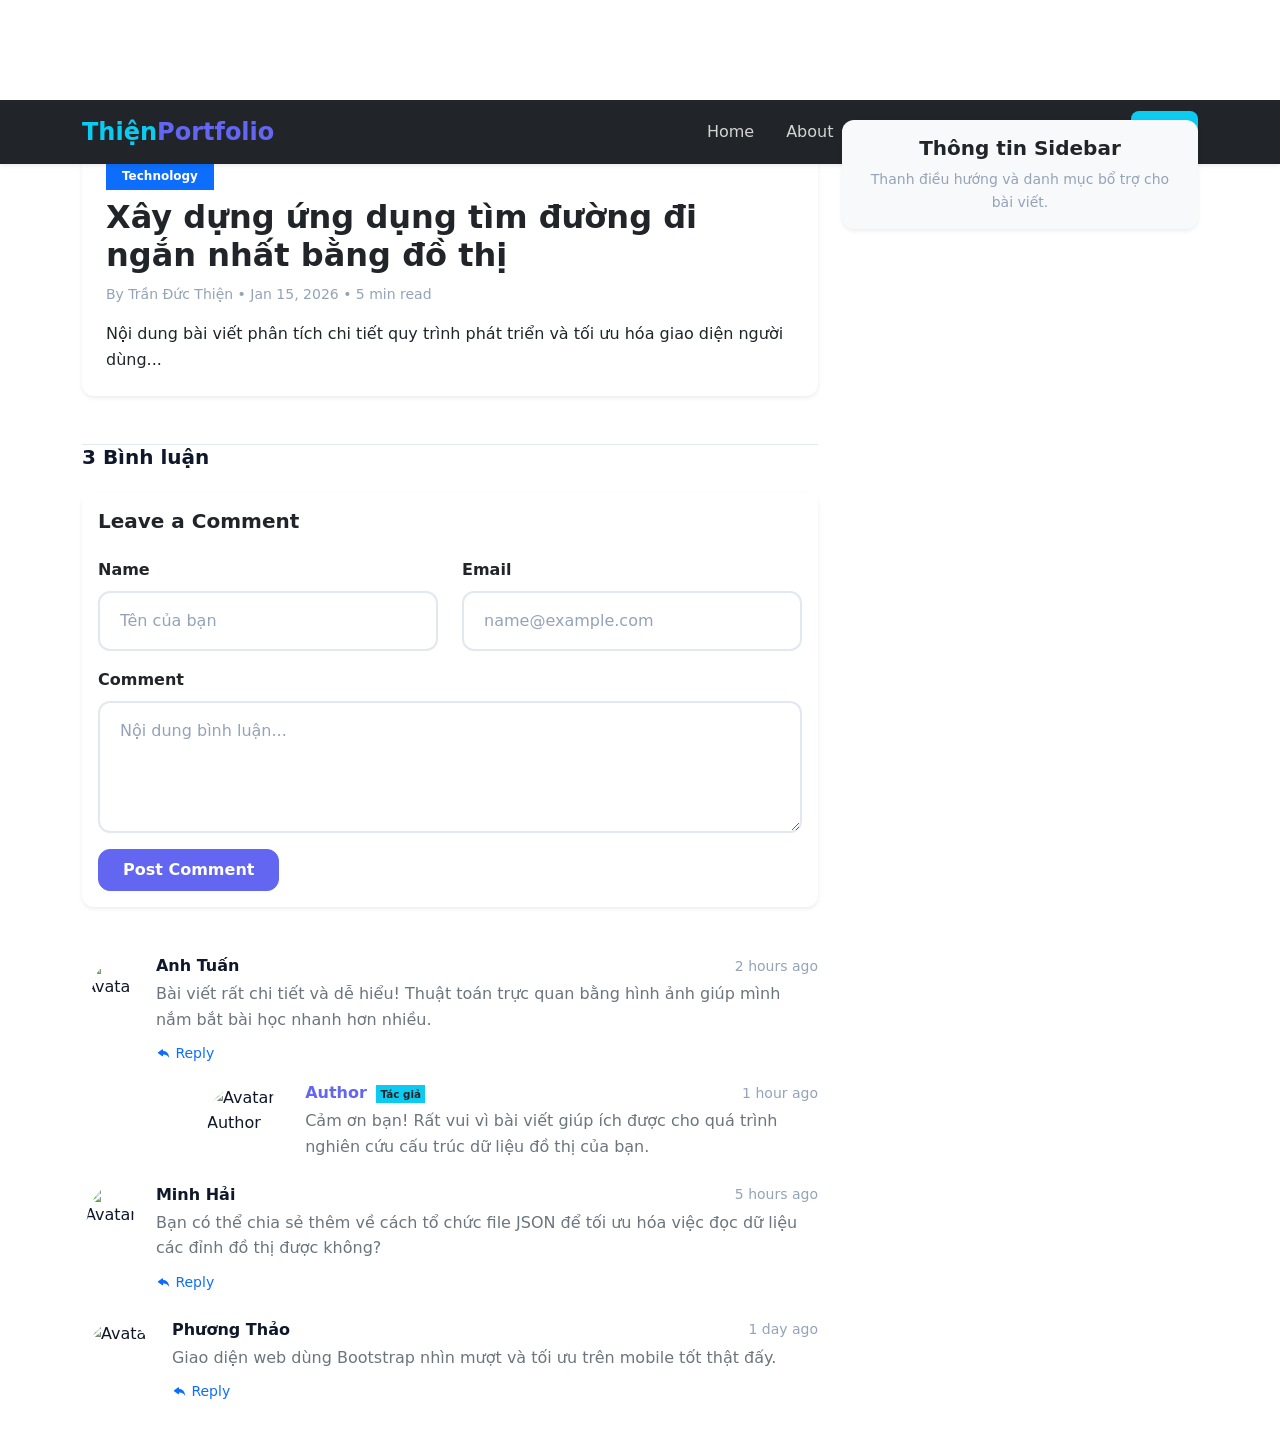
==== commit 768ce5c8: "[FEATURE] Build comment form and display threaded comments" ====
--- a/projects/portfolio_bootstrap/blog.html
+++ b/projects/portfolio_bootstrap/blog.html
@@ -6,7 +6,9 @@
     <title>Blog - Trần Đức Thiện</title>
     <link href="https://cdn.jsdelivr.net/npm/bootstrap@5.3.2/dist/css/bootstrap.min.css" rel="stylesheet">
     <link href="https://cdn.jsdelivr.net/npm/bootstrap-icons@1.11.0/font/bootstrap-icons.css" rel="stylesheet">
+    <link href="css/custom-theme.css" rel="stylesheet">
     <link href="css/blog.css" rel="stylesheet">
+    <link href="css/comments.css" rel="stylesheet">
 </head>
 <body>
 
@@ -33,137 +35,128 @@
         </div>
     </nav>
 
-    <section class="py-5 bg-light border-bottom">
-        <div class="container">
-            <h1 class="display-4 fw-bold mb-2">Góc Chia Sẻ Công Nghệ</h1>
-            <p class="lead text-muted">Nhật ký học tập, phân tích hệ thống và phát triển phần mềm.</p>
-        </div>
-    </section>
+    <main class="container py-5">
+        <div class="row g-4">
+            
+            <div class="col-lg-8">
+                <article class="card mb-4 border-0 shadow-sm overflow-hidden">
+                    <img src="https://picsum.photos/800/400?random=25" class="card-img-top" alt="Featured Post">
+                    <div class="card-body p-4">
+                        <span class="badge bg-primary mb-2">Technology</span>
+                        <h2 class="card-title fw-bold">Xây dựng ứng dụng tìm đường đi ngắn nhất bằng đồ thị</h2>
+                        <p class="text-muted small">By Trần Đức Thiện • Jan 15, 2026 • 5 min read</p>
+                        <p class="card-text">Nội dung bài viết phân tích chi tiết quy trình phát triển và tối ưu hóa giao diện người dùng...</p>
+                    </div>
+                </article>
 
-    <section class="py-5">
-        <div class="container">
-            <div class="row g-4">
-                
-                <div class="col-lg-8">
-                    
-                    <article class="card mb-4 border-0 shadow-sm overflow-hidden">
-                        <img src="https://picsum.photos/800/400?random=21" class="card-img-top" alt="OOP C++">
-                        <div class="card-body p-4">
-                            <span class="badge bg-primary">Lập trình</span>
-                            <h3 class="card-title mt-2 fw-bold">Làm chủ tính đóng gói và con trỏ trong C++</h3>
-                            <p class="card-text text-muted small">By Trần Đức Thiện • May 12, 2026 • 5 min read</p>
-                            <p class="card-text">Chia sẻ các phương pháp quản lý bộ nhớ hiệu quả, tránh rò rỉ bộ nhớ khi làm việc với các hàm khởi tạo (constructor) và xử lý biến con trỏ trong lập trình hướng đối tượng.</p>
-                            <a href="#" class="btn btn-outline-primary">Đọc thêm</a>
+                <section class="comments-section mt-5" id="comments">
+                    <h5 class="fw-bold mb-4">3 Bình luận</h5>
+
+                    <div class="card mb-5 border-0 shadow-sm">
+                        <div class="card-header bg-white pt-3 border-bottom-0">
+                            <h5 class="fw-bold mb-0">Leave a Comment</h5>
                         </div>
-                    </article>
+                        <div class="card-body">
+                            <form>
+                                <div class="row">
+                                    <div class="col-md-6 mb-3">
+                                        <label for="name" class="form-label fw-semibold">Name</label>
+                                        <input type="text" class="form-control" id="name" placeholder="Tên của bạn" required>
+                                    </div>
+                                    <div class="col-md-6 mb-3">
+                                        <label for="email" class="form-label fw-semibold">Email</label>
+                                        <input type="email" class="form-control" id="email" placeholder="name@example.com" required>
+                                    </div>
+                                </div>
+                                <div class="mb-3">
+                                    <label for="comment" class="form-label fw-semibold">Comment</label>
+                                    <textarea class="form-control" id="comment" rows="4" placeholder="Nội dung bình luận..." required></textarea>
+                                </div>
+                                <button type="submit" class="btn btn-primary px-4 py-2 fw-semibold">Post Comment</button>
+                            </form>
+                        </div>
+                    </div>
 
-                    <article class="card mb-4 border-0 shadow-sm overflow-hidden">
-                        <img src="https://picsum.photos/800/400?random=22" class="card-img-top" alt="A* Algorithm">
-                        <div class="card-body p-4">
-                            <span class="badge bg-success">Thuật toán</span>
-                            <h3 class="card-title mt-2 fw-bold">Ứng dụng cấu trúc dữ liệu JSON vào trực quan thuật toán A*</h3>
-                            <p class="card-text text-muted small">By Trần Đức Thiện • May 05, 2026 • 7 min read</p>
-                            <p class="card-text">Hướng dẫn chi tiết cách tổ chức dữ liệu đồ thị bằng tệp tin JSON và triển khai thư viện NetworkX trong Python để vẽ đường đi ngắn nhất một cách trực quan.</p>
-                            <a href="#" class="btn btn-outline-primary">Đọc thêm</a>
-                        </div>
-                    </article>
+                    <div class="comments-list">
+                        
+                        <div class="comment-item mb-4">
+                            <div class="d-flex">
+                                <img src="https://picsum.photos/50/50?random=41" class="rounded-circle me-3 comment-avatar" alt="Avatar">
+                                <div class="flex-grow-1">
+                                    <div class="d-flex justify-content-between align-items-center mb-1">
+                                        <h6 class="fw-bold mb-0">Anh Tuấn</h6>
+                                        <small class="text-muted">2 hours ago</small>
+                                    </div>
+                                    <p class="text-secondary mb-2">Bài viết rất chi tiết và dễ hiểu! Thuật toán trực quan bằng hình ảnh giúp mình nắm bắt bài học nhanh hơn nhiều.</p>
+                                    <button class="btn btn-sm btn-link text-decoration-none p-0">
+                                        <i class="bi bi-reply-fill"></i> Reply
+                                    </button>
 
-                    <article class="card mb-4 border-0 shadow-sm overflow-hidden">
-                        <img src="https://picsum.photos/800/400?random=23" class="card-img-top" alt="System Analysis">
-                        <div class="card-body p-4">
-                            <span class="badge bg-warning text-dark">Phân tích hệ thống</span>
-                            <h3 class="card-title mt-2 fw-bold">Kinh nghiệm thiết kế Sơ đồ luồng dữ liệu (DFD) chuẩn chỉnh</h3>
-                            <p class="card-text text-muted small">By Trần Đức Thiện • April 28, 2026 • 6 min read</p>
-                            <p class="card-text">Phân tích các lỗi sai phổ biến về mặt cú pháp và ngữ nghĩa khi vẽ sơ đồ DFD cấp ngữ cảnh và cấp 0 cho các hệ thống quản lý đăng ký thông tin.</p>
-                            <a href="#" class="btn btn-outline-primary">Đọc thêm</a>
-                        </div>
-                    </article>
+                                    <div class="comment reply ms-5 mt-3">
+                                        <div class="d-flex">
+                                            <img src="https://picsum.photos/40/40?random=42" class="rounded-circle me-3 comment-avatar" alt="Avatar Author">
+                                            <div class="flex-grow-1">
+                                                <div class="d-flex justify-content-between align-items-center mb-1">
+                                                    <h6 class="fw-bold mb-0 text-primary">Author <span class="badge bg-info text-dark ms-1 p-1 fs- صغيرة" style="font-size: 0.65rem;">Tác giả</span></h6>
+                                                    <small class="text-muted">1 hour ago</small>
+                                                </div>
+                                                <p class="text-secondary mb-0">Cảm ơn bạn! Rất vui vì bài viết giúp ích được cho quá trình nghiên cứu cấu trúc dữ liệu đồ thị của bạn.</p>
+                                            </div>
+                                        </div>
+                                    </div>
 
-                </div>
-
-                <div class="col-lg-4">
-                    <div class="sticky-top pt-2">
-                        
-                        <div class="card mb-4 border-0 shadow-sm">
-                            <div class="card-body">
-                                <h5 class="fw-bold mb-3">Tìm kiếm</h5>
-                                <div class="input-group">
-                                    <input type="text" class="form-control" placeholder="Tìm bài viết...">
-                                    <button class="btn btn-primary" type="button">Tìm</button>
                                 </div>
                             </div>
                         </div>
 
-                        <div class="card mb-4 border-0 shadow-sm">
-                            <div class="card-header bg-white border-bottom-0 pt-3">
-                                <h5 class="fw-bold mb-0">Danh mục</h5>
-                            </div>
-                            <ul class="list-group list-group-flush">
-                                <li class="list-group-item d-flex justify-content-between align-items-center px-3">
-                                    Hệ thống thông tin
-                                    <span class="badge bg-primary rounded-pill">12</span>
-                                </li>
-                                <li class="list-group-item d-flex justify-content-between align-items-center px-3">
-                                    Lập trình ứng dụng
-                                    <span class="badge bg-primary rounded-pill">8</span>
-                                </li>
-                                <li class="list-group-item d-flex justify-content-between align-items-center px-3">
-                                    Phân tích thiết kế
-                                    <span class="badge bg-primary rounded-pill">5</span>
-                                </li>
-                            </ul>
-                        </div>
-
-                        <div class="card mb-4 border-0 shadow-sm">
-                            <div class="card-header bg-white border-bottom-0 pt-3">
-                                <h5 class="fw-bold mb-0">Bài viết gần đây</h5>
-                            </div>
-                            <div class="card-body">
-                                <div class="d-flex mb-3 align-items-center">
-                                    <img src="https://picsum.photos/60/60?random=31" class="rounded" width="60" height="60" alt="Recent post">
-                                    <div class="ms-3">
-                                        <h6 class="mb-1 fw-bold"><a href="#" class="text-dark text-decoration-none">Lập trình hướng đối tượng</a></h6>
-                                        <small class="text-muted">May 12, 2026</small>
+                        <div class="comment-item mb-4">
+                            <div class="d-flex">
+                                <img src="https://picsum.photos/50/50?random=43" class="rounded-circle me-3 comment-avatar" alt="Avatar">
+                                <div class="flex-grow-1">
+                                    <div class="d-flex justify-content-between align-items-center mb-1">
+                                        <h6 class="fw-bold mb-0">Minh Hải</h6>
+                                        <small class="text-muted">5 hours ago</small>
                                     </div>
-                                </div>
-                                <div class="d-flex mb-1 align-items-center">
-                                    <img src="https://picsum.photos/60/60?random=32" class="rounded" width="60" height="60" alt="Recent post">
-                                    <div class="ms-3">
-                                        <h6 class="mb-1 fw-bold"><a href="#" class="text-dark text-decoration-none">Cấu trúc dữ liệu JSON</a></h6>
-                                        <small class="text-muted">May 05, 2026</small>
-                                    </div>
+                                    <p class="text-secondary mb-2">Bạn có thể chia sẻ thêm về cách tổ chức file JSON để tối ưu hóa việc đọc dữ liệu các đỉnh đồ thị được không?</p>
+                                    <button class="btn btn-sm btn-link text-decoration-none p-0">
+                                        <i class="bi bi-reply-fill"></i> Reply
+                                    </button>
                                 </div>
                             </div>
                         </div>
 
-                        <div class="card mb-4 border-0 shadow-sm">
-                            <div class="card-header bg-white border-bottom-0 pt-3">
-                                <h5 class="fw-bold mb-0">Thẻ từ khóa</h5>
-                            </div>
-                            <div class="card-body">
-                                <div class="d-flex flex-wrap gap-2">
-                                    <span class="badge bg-secondary">C++</span>
-                                    <span class="badge bg-secondary">Python</span>
-                                    <span class="badge bg-secondary">UML</span>
-                                    <span class="badge bg-secondary">JSON</span>
-                                    <span class="badge bg-secondary">C#</span>
-                                    <span class="badge bg-secondary">Bootstrap 5</span>
+                        <div class="comment-item">
+                            <div class="d-flex">
+                                <img src="https://picsum.photos/50/50?random=44" class="rounded-circle me-3 comment-avatar" alt="Avatar">
+                                <div class="flex-grow-1">
+                                    <div class="d-flex justify-content-between align-items-center mb-1">
+                                        <h6 class="fw-bold mb-0">Phương Thảo</h6>
+                                        <small class="text-muted">1 day ago</small>
+                                    </div>
+                                    <p class="text-secondary mb-2">Giao diện web dùng Bootstrap nhìn mượt và tối ưu trên mobile tốt thật đấy.</p>
+                                    <button class="btn btn-sm btn-link text-decoration-none p-0">
+                                        <i class="bi bi-reply-fill"></i> Reply
+                                    </button>
                                 </div>
                             </div>
                         </div>
 
                     </div>
-                </div>
+                </section>
 
             </div>
+
+            <div class="col-lg-4">
+                <div class="sticky-top pt-2">
+                    <div class="card p-3 bg-light border-0 shadow-sm text-center">
+                        <h5 class="fw-bold">Thông tin Sidebar</h5>
+                        <p class="small text-muted mb-0">Thanh điều hướng và danh mục bổ trợ cho bài viết.</p>
+                    </div>
+                </div>
+            </div>
+
         </div>
-    </section>
-
-    <footer class="bg-dark text-white py-4">
-        <div class="container text-center">
-            <p class="mb-0 text-muted">&copy; 2026 Trần Đức Thiện. All rights reserved.</p>
-        </div>
-    </footer>
+    </main>
 
     <script src="https://cdn.jsdelivr.net/npm/bootstrap@5.3.2/dist/js/bootstrap.bundle.min.js"></script>
 </body>
--- a/projects/portfolio_bootstrap/css/comments.css
+++ b/projects/portfolio_bootstrap/css/comments.css
@@ -0,0 +1,261 @@
+/* Comment Section Styles */
+
+/* Comment Section Container */
+#comments {
+    border-top: 1px solid var(--border-color);
+}
+
+/* Comment Item */
+.comment-item {
+    transition: transform var(--transition-fast);
+}
+
+.comment-item:hover {
+    transform: translateX(5px);
+}
+
+/* Comment Avatar */
+.comment-item img {
+    object-fit: cover;
+    border: 3px solid transparent;
+    transition: all var(--transition-fast);
+}
+
+.comment-item:hover img {
+    border-color: var(--accent-color);
+    box-shadow: var(--shadow-md);
+}
+
+/* Comment Content */
+.comment-content .bg-light {
+    position: relative;
+    transition: all var(--transition-normal);
+}
+
+.comment-content .bg-light::before {
+    content: '';
+    position: absolute;
+    left: -8px;
+    top: 15px;
+    width: 0;
+    height: 0;
+    border-top: 8px solid transparent;
+    border-bottom: 8px solid transparent;
+    border-right: 8px solid var(--bg-secondary);
+}
+
+[data-theme="dark"] .comment-content .bg-light::before {
+    border-right-color: var(--bg-tertiary);
+}
+
+/* Comment Author Name */
+.comment-content h6 {
+    color: var(--text-primary);
+}
+
+/* Comment Timestamp */
+.comment-content small {
+    color: var(--text-muted);
+}
+
+/* Comment Text */
+.comment-content p {
+    line-height: 1.7;
+}
+
+/* Reply Button */
+.reply-btn {
+    color: var(--accent-color);
+    border: 1px solid var(--accent-color);
+    background: transparent;
+    font-weight: 500;
+    transition: all var(--transition-fast);
+}
+
+.reply-btn:hover {
+    background: var(--accent-color);
+    color: white;
+}
+
+.reply-btn i {
+    transition: transform var(--transition-fast);
+}
+
+.reply-btn:hover i {
+    transform: translateX(-3px);
+}
+
+/* Like Button */
+.btn-outline-secondary {
+    color: var(--text-muted);
+    border-color: var(--border-color);
+    font-weight: 500;
+    transition: all var(--transition-fast);
+}
+
+.btn-outline-secondary:hover {
+    background: var(--danger);
+    border-color: var(--danger);
+    color: white;
+}
+
+.btn-outline-secondary:hover i {
+    animation: heartBeat 0.5s ease;
+}
+
+@keyframes heartBeat {
+    0%, 100% { transform: scale(1); }
+    50% { transform: scale(1.3); }
+}
+
+/* Nested Replies */
+.comment-reply {
+    animation: fadeIn 0.4s ease;
+}
+
+@keyframes fadeIn {
+    from {
+        opacity: 0;
+        transform: translateY(-10px);
+    }
+    to {
+        opacity: 1;
+        transform: translateY(0);
+    }
+}
+
+/* Author Badge */
+.author-badge {
+    display: inline-flex;
+    align-items: center;
+    padding: 0.2rem 0.6rem;
+    background: linear-gradient(135deg, var(--accent-color), var(--accent-hover));
+    color: white;
+    font-size: 0.7rem;
+    font-weight: 600;
+    border-radius: var(--border-radius-full);
+    text-transform: uppercase;
+    letter-spacing: 0.5px;
+}
+
+/* Reply Form */
+.reply-form {
+    background: var(--bg-secondary);
+    border: 1px solid var(--border-color);
+    border-radius: var(--border-radius-lg);
+    padding: 1.5rem;
+    margin-top: 1rem;
+    animation: slideUp 0.3s ease;
+}
+
+@keyframes slideUp {
+    from {
+        opacity: 0;
+        transform: translateY(20px);
+    }
+    to {
+        opacity: 1;
+        transform: translateY(0);
+    }
+}
+
+.reply-form h6 {
+    color: var(--text-primary);
+    margin-bottom: 1rem;
+}
+
+/* Comment Form */
+.comment-form {
+    background: var(--card-bg);
+    border: 1px solid var(--card-border);
+    border-radius: var(--border-radius-xl);
+    transition: box-shadow var(--transition-normal);
+}
+
+.comment-form:hover {
+    box-shadow: var(--shadow-md);
+}
+
+.comment-form h5 {
+    color: var(--text-primary);
+}
+
+/* Comment Form Inputs */
+.comment-form .form-control {
+    border-radius: var(--border-radius);
+    border: 2px solid var(--border-color);
+    padding: 1rem;
+    transition: all var(--transition-normal);
+}
+
+.comment-form .form-control:focus {
+    border-color: var(--accent-color);
+    box-shadow: 0 0 0 4px var(--accent-light);
+}
+
+/* Comment Count Badge */
+.comment-count-badge {
+    display: inline-flex;
+    align-items: center;
+    padding: 0.5rem 1rem;
+    background: var(--accent-light);
+    color: var(--accent-color);
+    font-weight: 600;
+    border-radius: var(--border-radius-full);
+}
+
+/* Empty State */
+.empty-comments {
+    text-align: center;
+    padding: 3rem 1rem;
+}
+
+.empty-comments i {
+    font-size: 3rem;
+    color: var(--text-muted);
+    margin-bottom: 1rem;
+}
+
+.empty-comments h5 {
+    color: var(--text-secondary);
+}
+
+/* Loading State */
+.comment-loading {
+    display: flex;
+    align-items: center;
+    justify-content: center;
+    padding: 2rem;
+}
+
+.comment-loading::after {
+    content: '';
+    width: 30px;
+    height: 30px;
+    border: 3px solid var(--border-color);
+    border-top-color: var(--accent-color);
+    border-radius: 50%;
+    animation: spin 1s linear infinite;
+}
+
+@keyframes spin {
+    to { transform: rotate(360deg); }
+}
+
+/* Responsive */
+@media (max-width: 768px) {
+    .comment-reply {
+        padding-left: 0;
+        border-left: none;
+    }
+
+    .comment-content .bg-light::before {
+        display: none;
+    }
+
+    .reply-btn,
+    .btn-outline-secondary {
+        font-size: 0.75rem;
+        padding: 0.2rem 0.5rem;
+    }
+}
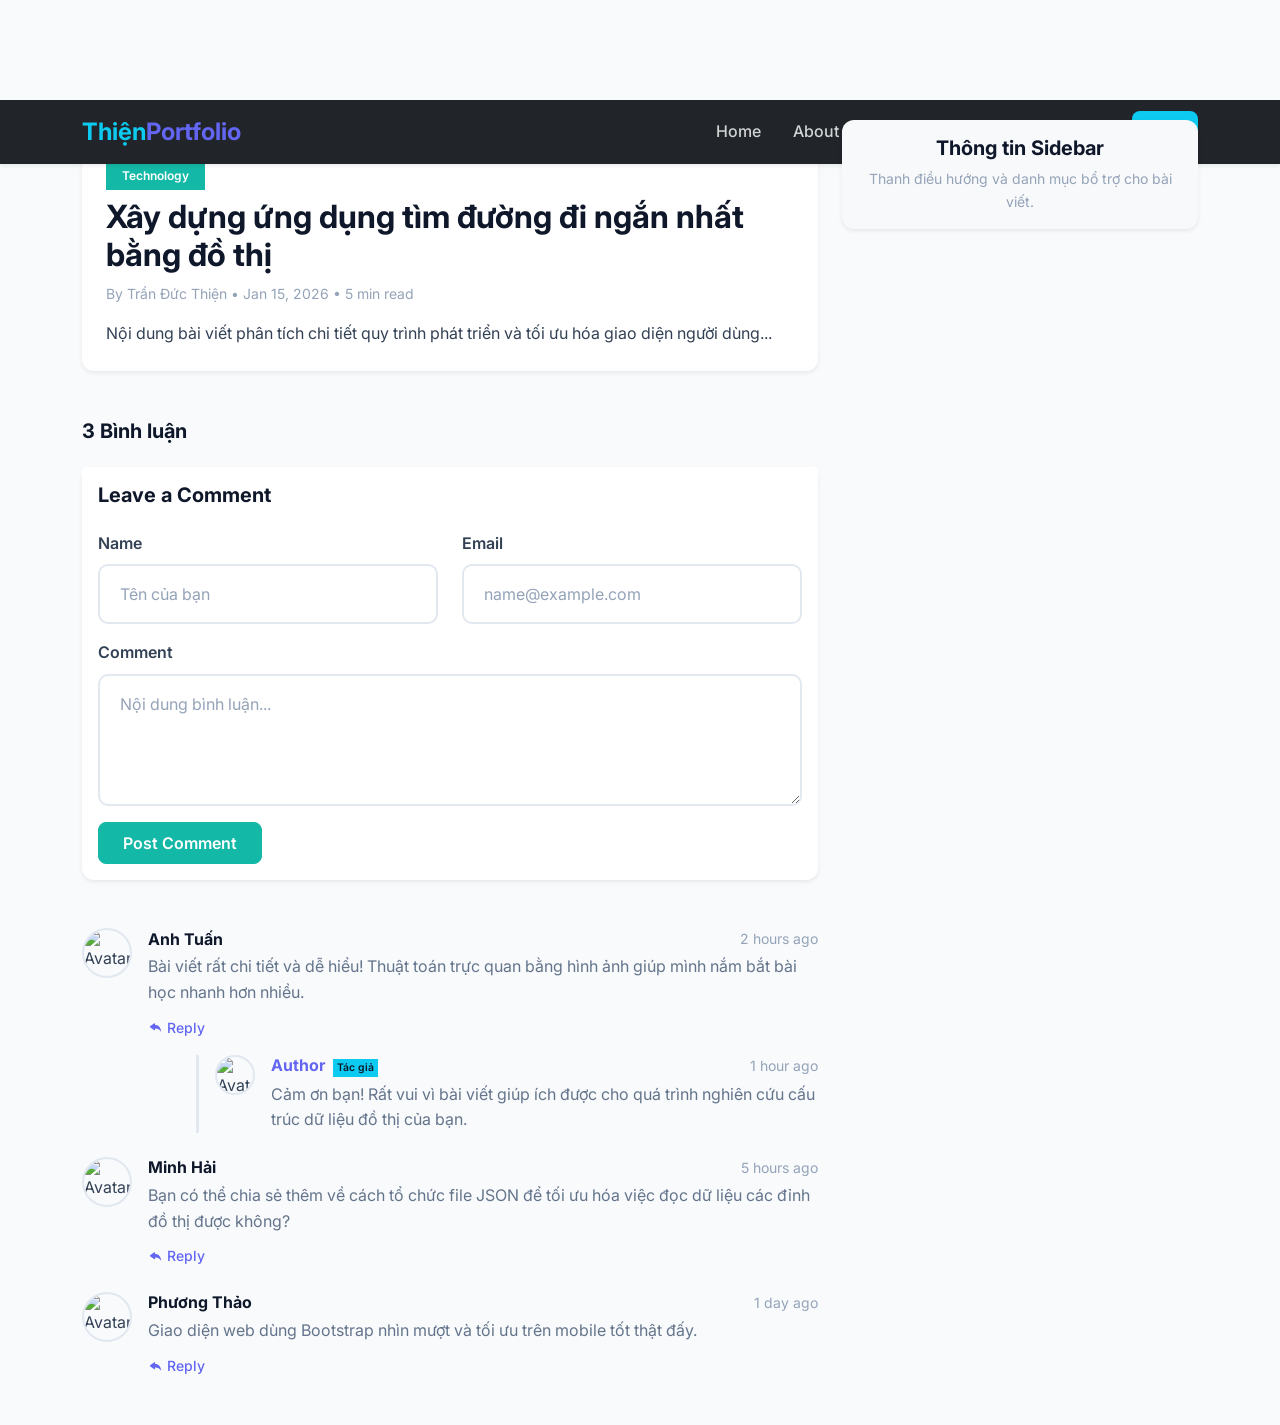
==== commit ead86bc4: "[THEME] Apply complete new color palette" ====
--- a/projects/portfolio_bootstrap/blog.html
+++ b/projects/portfolio_bootstrap/blog.html
@@ -4,6 +4,7 @@
     <meta charset="UTF-8">
     <meta name="viewport" content="width=device-width, initial-scale=1.0">
     <title>Blog - Trần Đức Thiện</title>
+    <link href="https://fonts.googleapis.com/css2?family=Inter:wght@400;500;600;700&display=swap" rel="stylesheet">
     <link href="https://cdn.jsdelivr.net/npm/bootstrap@5.3.2/dist/css/bootstrap.min.css" rel="stylesheet">
     <link href="https://cdn.jsdelivr.net/npm/bootstrap-icons@1.11.0/font/bootstrap-icons.css" rel="stylesheet">
     <link href="css/custom-theme.css" rel="stylesheet">
--- a/projects/portfolio_bootstrap/css/custom-theme.css
+++ b/projects/portfolio_bootstrap/css/custom-theme.css
@@ -0,0 +1,379 @@
+
+:root {
+    --primary: #6366f1;
+    --primary-dark: #4f46e5;
+    --primary-light: rgba(99, 102, 241, 0.1);
+    --secondary: #64748b;
+    --success: #22c55e;
+    --info: #06b6d4;
+    --warning: #f59e0b;
+    --danger: #ef4444;
+    --light: #f8fafc;
+    --dark: #0f172a;
+    --body-bg: #ffffff;
+    --body-color: #334155;
+    --card-bg: #ffffff;
+    --card-border: #e2e8f0;
+    --navbar-bg: rgba(255, 255, 255, 0.95);
+    --navbar-border: rgba(0, 0, 0, 0.1);
+    --text-muted: #94a3b8;
+    --shadow-sm: 0 1px 2px rgba(0, 0, 0, 0.05);
+    --shadow-md: 0 4px 6px -1px rgba(0, 0, 0, 0.1);
+    --shadow-lg: 0 10px 15px -3px rgba(0, 0, 0, 0.1);
+    --shadow-xl: 0 20px 25px -5px rgba(0, 0, 0, 0.1);
+    --border-radius-sm: 0.5rem;
+    --border-radius: 0.75rem;
+    --border-radius-lg: 1rem;
+    --border-radius-xl: 1.5rem;
+    --transition-fast: 0.15s ease;
+    --transition-normal: 0.3s ease;
+}
+
+
+:root[data-theme="light"],
+:root {
+    --bg-primary: #ffffff;
+    --bg-secondary: #f8fafc;
+    --bg-tertiary: #f1f5f9;
+    --text-primary: #0f172a;
+    --text-secondary: #475569;
+    --accent-color: #6366f1;
+    --accent-hover: #4f46e5;
+    --accent-light: rgba(99, 102, 241, 0.1);
+    --card-bg: #ffffff;
+    --card-border: #e2e8f0;
+    --border-color: #e2e8f0;
+    --navbar-bg: rgba(255, 255, 255, 0.98);
+    --navbar-border: rgba(0, 0, 0, 0.05);
+    --overlay-bg: rgba(15, 23, 42, 0.85);
+    --error-color: #ef4444;
+    --success-color: #22c55e;
+    --warning-color: #f59e0b;
+}
+
+
+:root[data-theme="dark"] {
+    --bg-primary: #0f172a;
+    --bg-secondary: #1e293b;
+    --bg-tertiary: #334155;
+    --text-primary: #f8fafc;
+    --text-secondary: #cbd5e1;
+    --accent-color: #818cf8;
+    --accent-hover: #6366f1;
+    --accent-light: rgba(129, 140, 248, 0.15);
+    --card-bg: #1e293b;
+    --card-border: #334155;
+    --border-color: #334155;
+    --navbar-bg: rgba(15, 23, 42, 0.98);
+    --navbar-border: rgba(255, 255, 255, 0.05);
+    --overlay-bg: rgba(0, 0, 0, 0.85);
+}
+
+
+* {
+    margin: 0;
+    padding: 0;
+    box-sizing: border-box;
+}
+
+html {
+    scroll-behavior: smooth;
+}
+
+body {
+    background-color: var(--bg-primary);
+    color: var(--text-primary);
+    font-family: 'Segoe UI', system-ui, -apple-system, sans-serif;
+    line-height: 1.6;
+    transition: background-color var(--transition-normal), color var(--transition-normal);
+}
+
+a {
+    color: var(--accent-color);
+    text-decoration: none;
+    transition: color var(--transition-fast);
+}
+
+a:hover {
+    color: var(--accent-hover);
+}
+
+
+.display-3 {
+    font-size: 3rem;
+}
+
+.display-4 {
+    font-size: 2.5rem;
+}
+
+.display-5 {
+    font-size: 2rem;
+}
+
+
+.bg-gradient {
+    background: linear-gradient(135deg, var(--bg-secondary) 0%, var(--bg-tertiary) 100%);
+}
+
+.bg-gradient-dark {
+    background: linear-gradient(135deg, var(--dark) 0%, #1e293b 100%);
+}
+
+
+.card {
+    background-color: var(--card-bg);
+    border: 1px solid var(--card-border);
+    border-radius: var(--border-radius-lg);
+    transition: transform var(--transition-normal), box-shadow var(--transition-normal), background-color var(--transition-normal);
+}
+
+.card:hover {
+    transform: translateY(-3px);
+    box-shadow: var(--shadow-lg);
+}
+
+
+.btn-primary {
+    background-color: var(--accent-color);
+    border-color: var(--accent-color);
+    color: white;
+    font-weight: 600;
+    padding: 0.75rem 1.5rem;
+    border-radius: var(--border-radius);
+    transition: all var(--transition-normal);
+}
+
+.btn-primary:hover {
+    background-color: var(--accent-hover);
+    border-color: var(--accent-hover);
+    color: white;
+    transform: translateY(-2px);
+    box-shadow: var(--shadow-md);
+}
+
+.btn-outline-primary {
+    color: var(--accent-color);
+    border-color: var(--accent-color);
+    font-weight: 600;
+    padding: 0.75rem 1.5rem;
+    border-radius: var(--border-radius);
+    transition: all var(--transition-normal);
+}
+
+.btn-outline-primary:hover {
+    background-color: var(--accent-color);
+    border-color: var(--accent-color);
+    color: white;
+    transform: translateY(-2px);
+}
+
+
+.form-control,
+.form-control-lg {
+    background-color: var(--bg-primary);
+    border: 2px solid var(--border-color);
+    color: var(--text-primary);
+    border-radius: var(--border-radius);
+    padding: 1rem 1.25rem;
+    transition: all var(--transition-normal);
+}
+
+.form-control:focus,
+.form-control-lg:focus {
+    border-color: var(--accent-color);
+    box-shadow: 0 0 0 4px var(--accent-light);
+    outline: none;
+}
+
+.form-control::placeholder {
+    color: var(--text-muted);
+}
+
+
+.progress {
+    background-color: var(--bg-tertiary);
+    border-radius: var(--border-radius-full);
+    overflow: hidden;
+}
+
+.progress-bar {
+    background-color: var(--accent-color);
+    transition: width 1s ease-out;
+}
+
+
+.badge {
+    font-weight: 600;
+    padding: 0.5rem 1rem;
+    border-radius: var(--border-radius-full);
+}
+
+
+.navbar-dark .navbar-nav .nav-link {
+    color: rgba(255, 255, 255, 0.8);
+    font-weight: 500;
+    padding: 0.5rem 1rem;
+    border-radius: var(--border-radius);
+    transition: all var(--transition-fast);
+}
+
+.navbar-dark .navbar-nav .nav-link:hover,
+.navbar-dark .navbar-nav .nav-link.active {
+    color: white;
+    background-color: var(--accent-color);
+}
+
+.navbar-dark .navbar-brand {
+    font-size: 1.5rem;
+    font-weight: 700;
+}
+
+.navbar-dark .navbar-brand .text-primary {
+    color: var(--accent-color) !important;
+}
+
+
+.portfolio-card .card-img-top {
+    height: 200px;
+    object-fit: cover;
+    transition: transform 0.4s ease;
+}
+
+.portfolio-card:hover .card-img-top {
+    transform: scale(1.05);
+}
+
+
+.skill-card {
+    transition: transform var(--transition-normal), box-shadow var(--transition-normal);
+}
+
+.skill-card:hover {
+    transform: translateY(-3px);
+    box-shadow: var(--shadow-md);
+}
+
+
+footer {
+    background-color: var(--dark);
+    color: white;
+}
+
+
+.text-primary {
+    color: var(--accent-color) !important;
+}
+
+.text-muted {
+    color: var(--text-muted) !important;
+}
+
+
+.shadow-sm {
+    box-shadow: var(--shadow-sm);
+}
+
+.shadow-lg {
+    box-shadow: var(--shadow-lg);
+}
+
+
+.rounded-3 {
+    border-radius: var(--border-radius-lg);
+}
+
+.rounded-4 {
+    border-radius: var(--border-radius-xl);
+}
+
+
+.hover-bg:hover {
+    background-color: var(--accent-light);
+}
+
+
+@media (max-width: 768px) {
+    .display-3 {
+        font-size: 2.5rem;
+    }
+
+    .display-4 {
+        font-size: 2rem;
+    }
+
+    .display-5 {
+        font-size: 1.75rem;
+    }
+}
+
+
+@import url('https://fonts.googleapis.com/css2?family=Inter:wght@400;500;600;700&display=swap');
+
+
+:root {
+   
+    --bs-primary: #14b8a6;        
+    --bs-primary-rgb: 20, 184, 166;
+    --bs-primary-hover: #0d9488;  
+
+    
+    --bs-secondary: #64748b;     
+    --bs-secondary-rgb: 100, 116, 139;
+
+    
+    --bs-body-font-family: 'Inter', system-ui, sans-serif;
+    --bs-body-bg: #f8fafc;       
+    --bs-body-color: #334155;     
+}
+
+
+body {
+    font-family: var(--bs-body-font-family);
+    background-color: var(--bs-body-bg);
+    color: var(--bs-body-color);
+}
+
+
+h1, h2, h3, h4, h5, h6, .text-dark {
+    color: #0f172a !important;
+}
+
+
+.btn {
+    border-radius: 8px;
+}
+
+
+.btn-primary {
+    background-color: var(--bs-primary);
+    border-color: var(--bs-primary);
+    color: #ffffff;
+}
+
+.btn-primary:hover {
+    background-color: var(--bs-primary-hover);
+    border-color: var(--bs-primary-hover);
+}
+
+
+.card {
+    border: none;
+    border-radius: 16px;
+    box-shadow: 0 4px 20px rgba(0,0,0,0.08);
+}
+
+
+.form-control, .form-select {
+    border-radius: 10px;
+}
+
+
+.py-section {
+    padding-top: 5rem;
+    padding-bottom: 5rem;
+}
+
+.gap-4 {
+    gap: 2rem;
+}
--- a/projects/portfolio_bootstrap/css/blog.css
+++ b/projects/portfolio_bootstrap/css/blog.css
@@ -1,18 +1,18 @@
-/* Thiết lập thanh Sidebar ghim cố định khi cuộn màn hình Desktop */
+
 .sticky-top {
     position: sticky;
-    top: 100px; /* Nằm dưới khoảng cách của thanh Header định vị cố định */
+    top: 100px; 
     z-index: 1;
 }
 
-/* Kiểu dáng viền mềm mại và đổ bóng cho khối thẻ (Card Layout) */
+
 .card {
     border: none !important;
     box-shadow: 0 2px 15px rgba(0, 0, 0, 0.08);
     border-radius: 12px;
 }
 
-/* Hiệu ứng phóng to nhẹ ảnh bài viết khi di chuột vào khối */
+
 .card-img-top {
     transition: transform 0.3s ease;
 }
--- a/projects/portfolio_bootstrap/css/comments.css
+++ b/projects/portfolio_bootstrap/css/comments.css
@@ -1,261 +1,46 @@
-/* Comment Section Styles */
-
-/* Comment Section Container */
-#comments {
-    border-top: 1px solid var(--border-color);
+/* Kiểu dáng kích thước cho Avatar bình luận gốc */
+.comment-avatar {
+    width: 50px;
+    height: 50px;
+    object-fit: cover;
+    border: 2px solid #e2e8f0;
 }
 
-/* Comment Item */
-.comment-item {
-    transition: transform var(--transition-fast);
+/* Kiểu dáng kích thước thu nhỏ cho Avatar phản hồi */
+.comment.reply .comment-avatar {
+    width: 40px;
+    height: 40px;
 }
 
-.comment-item:hover {
-    transform: translateX(5px);
+/* Đường kẻ thụt lề bên trái để biểu thị cấp độ phân nhánh bình luận con */
+.comment.reply {
+    border-left: 3px solid #e2e8f0;
+    padding-left: 1rem;
 }
 
-/* Comment Avatar */
-.comment-item img {
-    object-fit: cover;
-    border: 3px solid transparent;
-    transition: all var(--transition-fast);
+/* Nút tương tác liên kết hành động */
+.btn-link {
+    color: #6366f1; /* Đồng bộ tông màu của hệ thống chủ đề */
+    font-weight: 500;
 }
 
-.comment-item:hover img {
-    border-color: var(--accent-color);
-    box-shadow: var(--shadow-md);
+.btn-link:hover {
+    color: #4f46e5;
 }
 
-/* Comment Content */
-.comment-content .bg-light {
-    position: relative;
-    transition: all var(--transition-normal);
-}
-
-.comment-content .bg-light::before {
-    content: '';
-    position: absolute;
-    left: -8px;
-    top: 15px;
-    width: 0;
-    height: 0;
-    border-top: 8px solid transparent;
-    border-bottom: 8px solid transparent;
-    border-right: 8px solid var(--bg-secondary);
-}
-
-[data-theme="dark"] .comment-content .bg-light::before {
-    border-right-color: var(--bg-tertiary);
-}
-
-/* Comment Author Name */
-.comment-content h6 {
-    color: var(--text-primary);
-}
-
-/* Comment Timestamp */
-.comment-content small {
-    color: var(--text-muted);
-}
-
-/* Comment Text */
-.comment-content p {
-    line-height: 1.7;
-}
-
-/* Reply Button */
-.reply-btn {
-    color: var(--accent-color);
-    border: 1px solid var(--accent-color);
-    background: transparent;
-    font-weight: 500;
-    transition: all var(--transition-fast);
-}
-
-.reply-btn:hover {
-    background: var(--accent-color);
-    color: white;
-}
-
-.reply-btn i {
-    transition: transform var(--transition-fast);
-}
-
-.reply-btn:hover i {
-    transform: translateX(-3px);
-}
-
-/* Like Button */
-.btn-outline-secondary {
-    color: var(--text-muted);
-    border-color: var(--border-color);
-    font-weight: 500;
-    transition: all var(--transition-fast);
-}
-
-.btn-outline-secondary:hover {
-    background: var(--danger);
-    border-color: var(--danger);
-    color: white;
-}
-
-.btn-outline-secondary:hover i {
-    animation: heartBeat 0.5s ease;
-}
-
-@keyframes heartBeat {
-    0%, 100% { transform: scale(1); }
-    50% { transform: scale(1.3); }
-}
-
-/* Nested Replies */
-.comment-reply {
-    animation: fadeIn 0.4s ease;
-}
-
-@keyframes fadeIn {
-    from {
-        opacity: 0;
-        transform: translateY(-10px);
-    }
-    to {
-        opacity: 1;
-        transform: translateY(0);
+/* Tinh chỉnh khoảng cách lùi dòng trên màn hình Desktop lớn */
+@media (min-width: 768px) {
+    .comment.reply.ms-5 {
+        margin-left: 3rem !important;
     }
 }
 
-/* Author Badge */
-.author-badge {
-    display: inline-flex;
-    align-items: center;
-    padding: 0.2rem 0.6rem;
-    background: linear-gradient(135deg, var(--accent-color), var(--accent-hover));
-    color: white;
-    font-size: 0.7rem;
-    font-weight: 600;
-    border-radius: var(--border-radius-full);
-    text-transform: uppercase;
-    letter-spacing: 0.5px;
-}
-
-/* Reply Form */
-.reply-form {
-    background: var(--bg-secondary);
-    border: 1px solid var(--border-color);
-    border-radius: var(--border-radius-lg);
-    padding: 1.5rem;
-    margin-top: 1rem;
-    animation: slideUp 0.3s ease;
-}
-
-@keyframes slideUp {
-    from {
-        opacity: 0;
-        transform: translateY(20px);
-    }
-    to {
-        opacity: 1;
-        transform: translateY(0);
-    }
-}
-
-.reply-form h6 {
-    color: var(--text-primary);
-    margin-bottom: 1rem;
-}
-
-/* Comment Form */
-.comment-form {
-    background: var(--card-bg);
-    border: 1px solid var(--card-border);
-    border-radius: var(--border-radius-xl);
-    transition: box-shadow var(--transition-normal);
-}
-
-.comment-form:hover {
-    box-shadow: var(--shadow-md);
-}
-
-.comment-form h5 {
-    color: var(--text-primary);
-}
-
-/* Comment Form Inputs */
-.comment-form .form-control {
-    border-radius: var(--border-radius);
-    border: 2px solid var(--border-color);
-    padding: 1rem;
-    transition: all var(--transition-normal);
-}
-
-.comment-form .form-control:focus {
-    border-color: var(--accent-color);
-    box-shadow: 0 0 0 4px var(--accent-light);
-}
-
-/* Comment Count Badge */
-.comment-count-badge {
-    display: inline-flex;
-    align-items: center;
-    padding: 0.5rem 1rem;
-    background: var(--accent-light);
-    color: var(--accent-color);
-    font-weight: 600;
-    border-radius: var(--border-radius-full);
-}
-
-/* Empty State */
-.empty-comments {
-    text-align: center;
-    padding: 3rem 1rem;
-}
-
-.empty-comments i {
-    font-size: 3rem;
-    color: var(--text-muted);
-    margin-bottom: 1rem;
-}
-
-.empty-comments h5 {
-    color: var(--text-secondary);
-}
-
-/* Loading State */
-.comment-loading {
-    display: flex;
-    align-items: center;
-    justify-content: center;
-    padding: 2rem;
-}
-
-.comment-loading::after {
-    content: '';
-    width: 30px;
-    height: 30px;
-    border: 3px solid var(--border-color);
-    border-top-color: var(--accent-color);
-    border-radius: 50%;
-    animation: spin 1s linear infinite;
-}
-
-@keyframes spin {
-    to { transform: rotate(360deg); }
-}
-
-/* Responsive */
+/* Xử lý hiển thị responsive thu gọn đường viền trên các thiết bị màn hình nhỏ di động */
 @media (max-width: 768px) {
-    .comment-reply {
+    .comment.reply {
+        margin-left: 0 !important;
         padding-left: 0;
-        border-left: none;
-    }
-
-    .comment-content .bg-light::before {
-        display: none;
-    }
-
-    .reply-btn,
-    .btn-outline-secondary {
-        font-size: 0.75rem;
-        padding: 0.2rem 0.5rem;
+        border-left: none; /* Ẩn đường kẻ dọc khi không gian hiển thị hẹp */
+        margin-top: 1.5rem;
     }
 }
